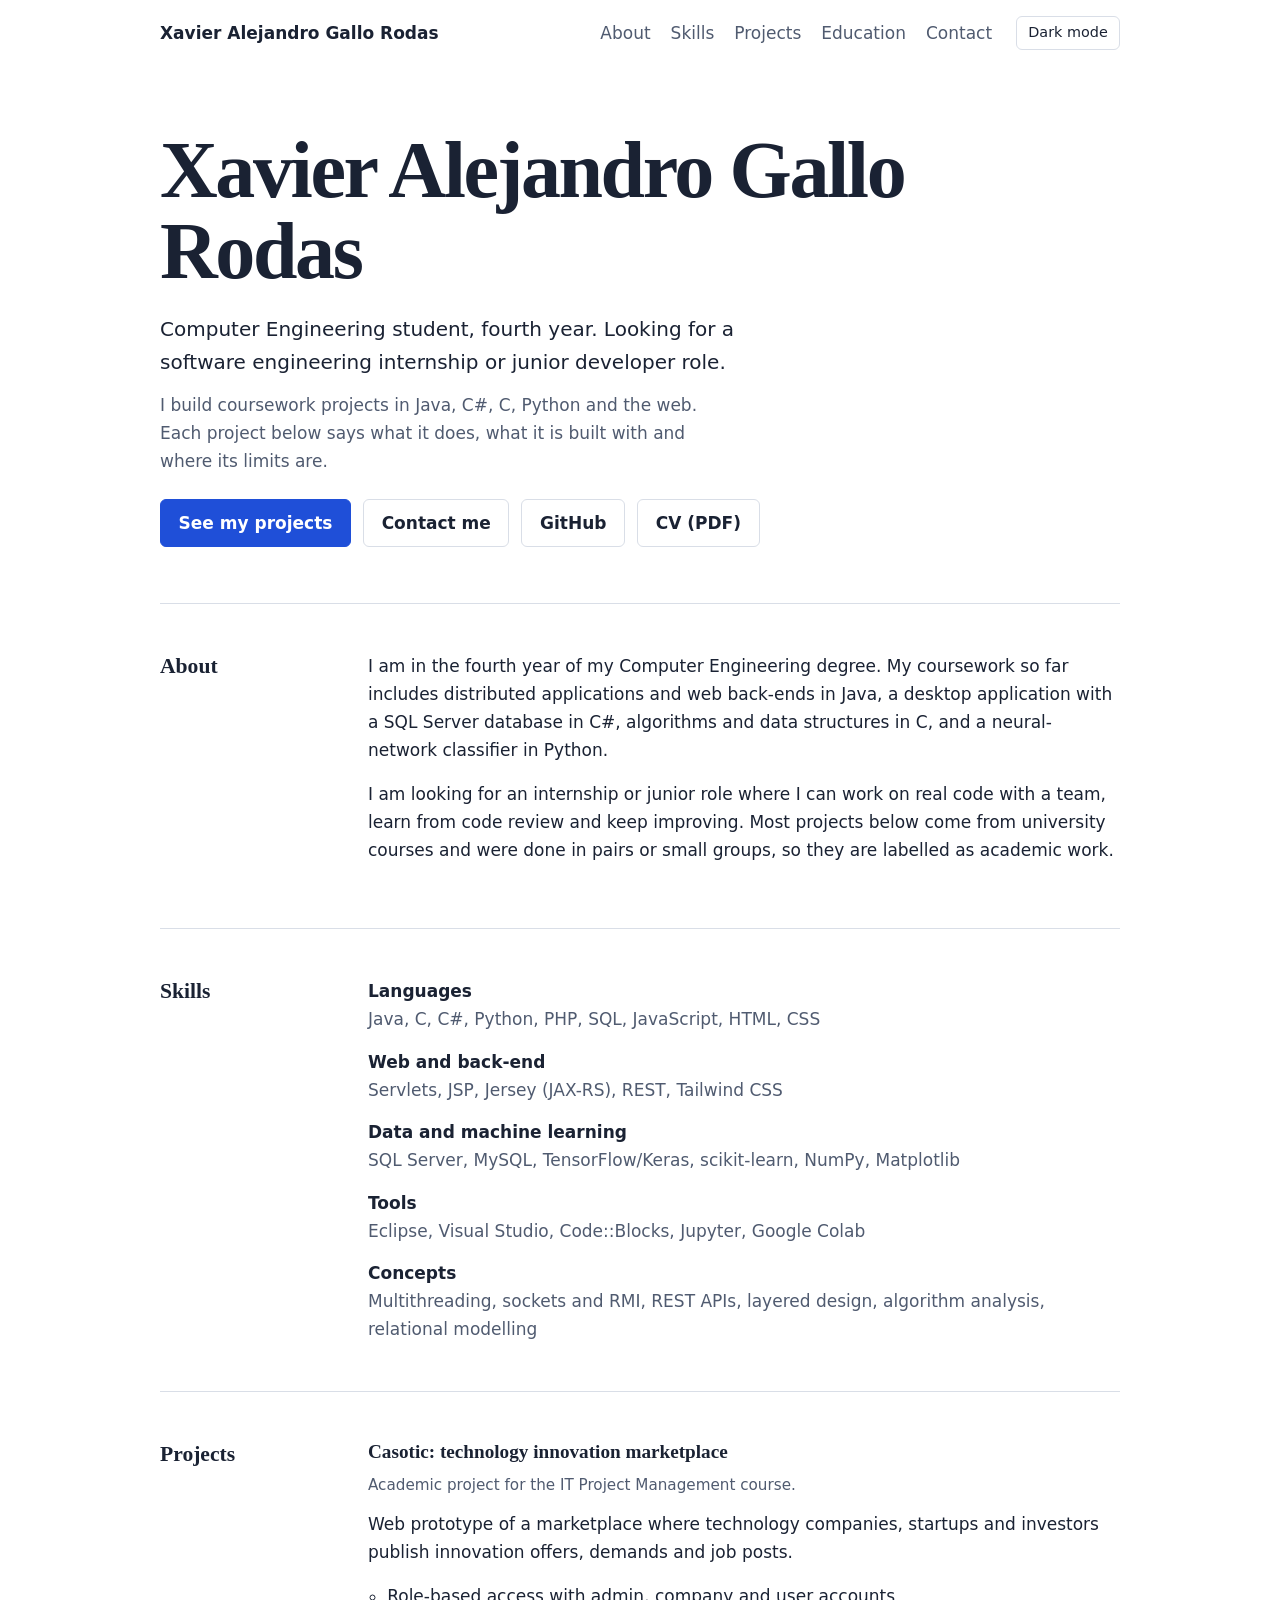
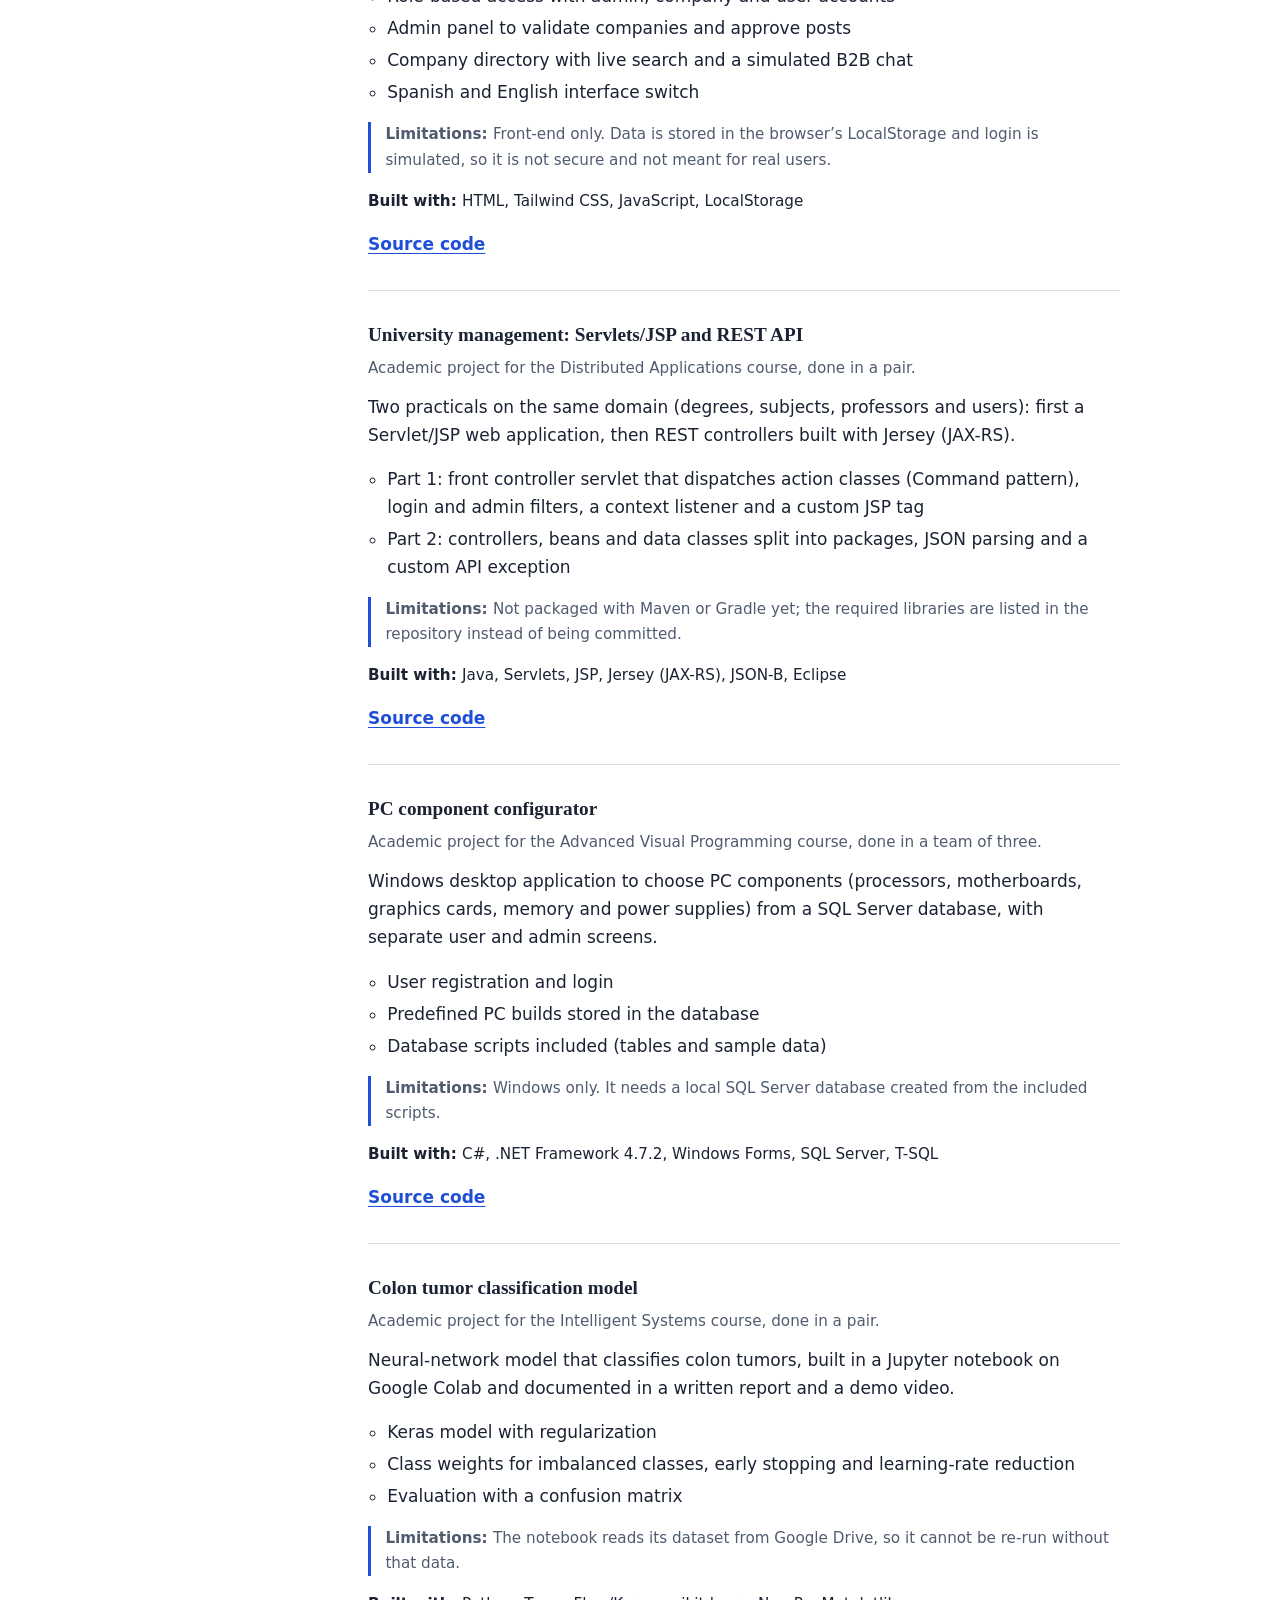
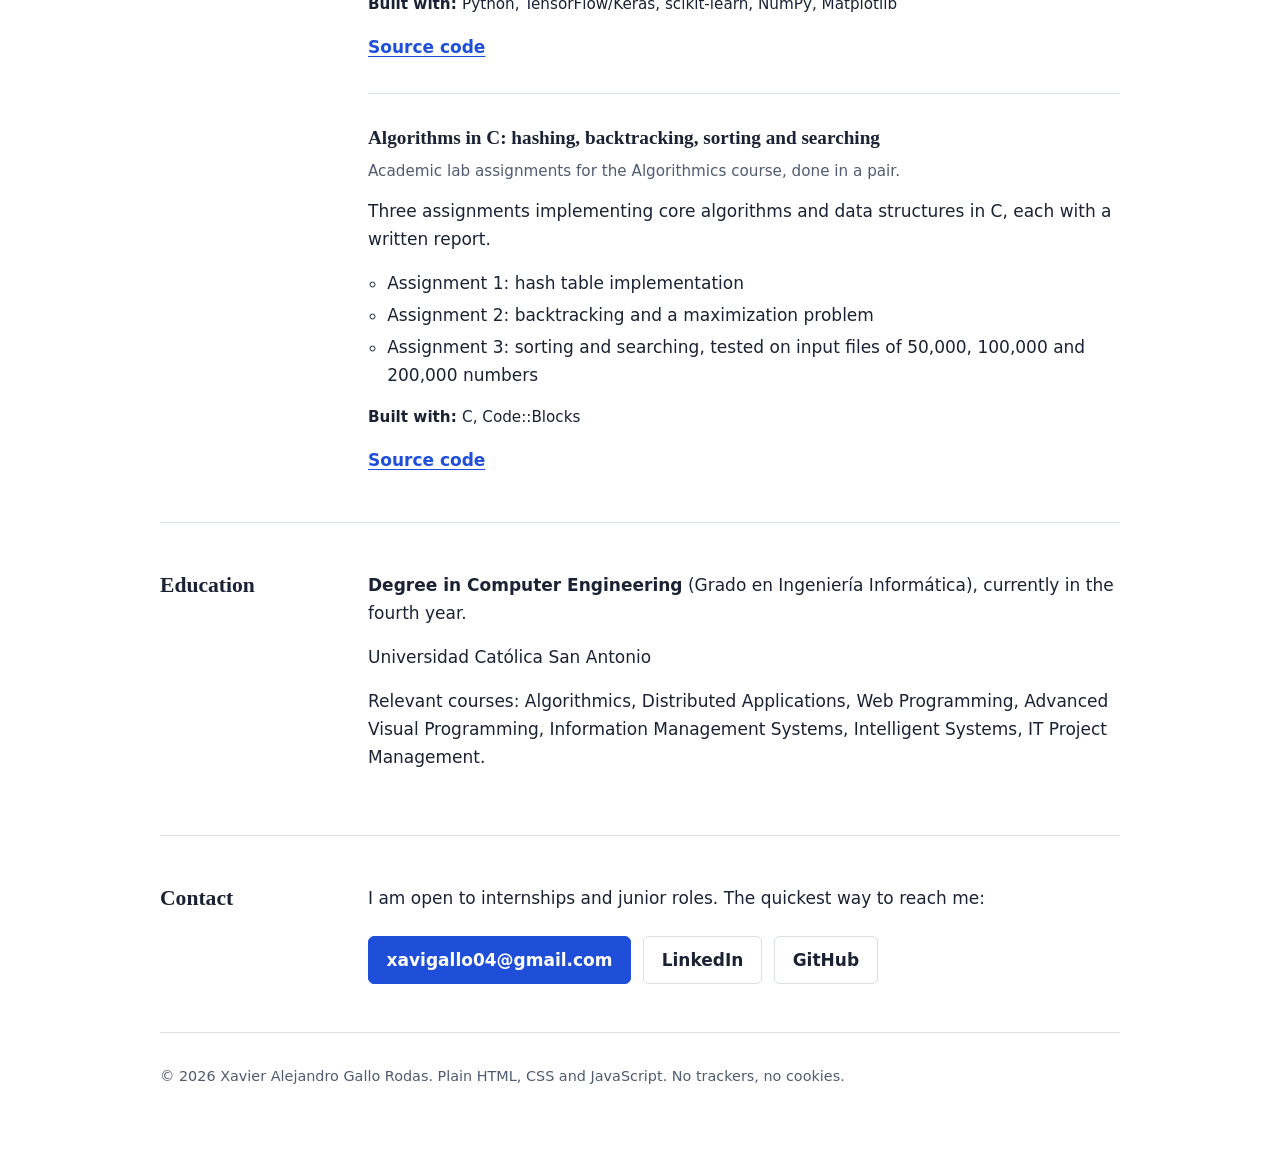
==== index.html @ efe793b7 "feat: add page structure and responsive styles" ====
<!doctype html>
<html lang="en">
<head>
  <meta charset="utf-8">
  <meta name="viewport" content="width=device-width, initial-scale=1">
  <title>Portfolio | Computer Engineering student</title>
  <meta name="description" content="Fourth-year Computer Engineering student looking for a software engineering internship or junior developer role. Projects in Java, C#, C, Python and the web.">
  <meta name="color-scheme" content="light dark">
  <link rel="icon" href="data:image/svg+xml,%3Csvg xmlns='http://www.w3.org/2000/svg' viewBox='0 0 32 32'%3E%3Crect width='32' height='32' rx='6' fill='%231f4fd8'/%3E%3Cpath d='M12 11l-5 5 5 5M20 11l5 5-5 5' fill='none' stroke='white' stroke-width='2.5' stroke-linecap='round' stroke-linejoin='round'/%3E%3C/svg%3E">
  <link rel="stylesheet" href="assets/style.css">
  <script>try{var t=localStorage.getItem("theme");if(t)document.documentElement.dataset.theme=t}catch(e){}</script>
  <script src="assets/main.js" defer></script>
</head>
<body>
  <a class="skip" href="#main">Skip to content</a>

  <header class="wrap bar">
    <a class="brand" href="#top" data-p="name">Your Name</a>
    <nav aria-label="Main">
      <ul>
        <li><a href="#about">About</a></li>
        <li><a href="#skills">Skills</a></li>
        <li><a href="#projects">Projects</a></li>
        <li><a href="#education">Education</a></li>
        <li><a href="#contact">Contact</a></li>
      </ul>
    </nav>
    <button id="theme-toggle" class="theme" type="button" aria-pressed="false">Dark mode</button>
  </header>

  <main id="main">
    <section class="hero wrap" id="top" aria-labelledby="name">
      <h1 id="name" data-p="name">Your Name</h1>
      <p class="role">Computer Engineering student, fourth year. Looking for a software engineering internship or junior developer role.</p>
      <p class="lead">I build coursework projects in Java, C#, C, Python and the web. Each project below says what it does, what it is built with and where its limits are.</p>
      <p class="cta">
        <a class="btn primary" href="#projects">See my projects</a>
        <a class="btn" href="#contact">Contact me</a>
        <a class="btn" data-link="github" href="#contact">GitHub</a>
        <a class="btn" data-link="cv" href="#contact">CV (PDF)</a>
      </p>
    </section>

    <section class="wrap split" id="about" aria-labelledby="about-t">
      <h2 id="about-t">About</h2>
      <div>
        <p>I am in the fourth year of my Computer Engineering degree. My coursework so far includes distributed applications and web back-ends in Java, a desktop application with a SQL Server database in C#, algorithms and data structures in C, and a neural-network classifier in Python.</p>
        <p>I am looking for an internship or junior role where I can work on real code with a team, learn from code review and keep improving. Most projects below come from university courses and were done in pairs or small groups, so they are labelled as academic work.</p>
      </div>
    </section>

    <section class="wrap split" id="skills" aria-labelledby="skills-t">
      <h2 id="skills-t">Skills</h2>
      <dl class="skills">
        <dt>Languages</dt>
        <dd>Java, C, C#, Python, PHP, SQL, JavaScript, HTML, CSS</dd>
        <dt>Web and back-end</dt>
        <dd>Servlets, JSP, Jersey (JAX-RS), REST, Tailwind CSS</dd>
        <dt>Data and machine learning</dt>
        <dd>SQL Server, MySQL, TensorFlow/Keras, scikit-learn, NumPy, Matplotlib</dd>
        <dt>Tools</dt>
        <dd>Eclipse, Visual Studio, Code::Blocks, Jupyter, Google Colab</dd>
        <dt>Concepts</dt>
        <dd>Multithreading, sockets and RMI, REST APIs, layered design, algorithm analysis, relational modelling</dd>
      </dl>
    </section>

    <section class="wrap split" id="projects" aria-labelledby="projects-t">
      <h2 id="projects-t">Projects</h2>
      <div>
        <noscript><p>Enable JavaScript to see the project list, or visit my GitHub profile.</p></noscript>
        <ul class="projects" id="project-list"></ul>
      </div>
    </section>

    <section class="wrap split" id="education" aria-labelledby="edu-t">
      <h2 id="edu-t">Education</h2>
      <div>
        <p><strong>Degree in Computer Engineering</strong> (<span lang="es">Grado en Ingeniería Informática</span>), currently in the fourth year.</p>
        <p data-show="university"><span data-p="university"></span></p>
        <p data-show="graduation">Expected graduation: <span data-p="graduation"></span></p>
        <p>Relevant courses: Algorithmics, Distributed Applications, Web Programming, Advanced Visual Programming, Information Management Systems, Intelligent Systems, IT Project Management.</p>
      </div>
    </section>

    <section class="wrap split" id="contact" aria-labelledby="contact-t">
      <h2 id="contact-t">Contact</h2>
      <div>
        <p>I am open to internships and junior roles. The quickest way to reach me:</p>
        <p class="cta">
          <a class="btn primary" data-link="email" data-p="email" href="#contact"></a>
          <a class="btn" data-link="linkedin" href="#contact">LinkedIn</a>
          <a class="btn" data-link="github" href="#contact">GitHub</a>
        </p>
      </div>
    </section>
  </main>

  <footer class="wrap">
    <p>© <span id="year"></span> <span data-p="name">Your Name</span>. Plain HTML, CSS and JavaScript. No trackers, no cookies.</p>
  </footer>
</body>
</html>
---- assets/style.css ----
/* Tokens. Dark values apply by system preference unless the user chose light. */
:root {
  --bg: #fff; --surface: #f3f5f8; --ink: #1a2233; --muted: #505b70;
  --line: #d9dee7; --accent: #1f4fd8; --on-accent: #fff;
  --serif: Charter, "Iowan Old Style", "Palatino Linotype", Georgia, serif;
  color-scheme: light;
}
@media (prefers-color-scheme: dark) {
  :root:not([data-theme="light"]) {
    --bg: #12161f; --surface: #1a2030; --ink: #e6e9ef; --muted: #a6aebd;
    --line: #2b3345; --accent: #8fb0ff; --on-accent: #12161f; color-scheme: dark;
  }
}
:root[data-theme="dark"] {
  --bg: #12161f; --surface: #1a2030; --ink: #e6e9ef; --muted: #a6aebd;
  --line: #2b3345; --accent: #8fb0ff; --on-accent: #12161f; color-scheme: dark;
}

* { box-sizing: border-box; }
[hidden] { display: none !important; }
@media (prefers-reduced-motion: no-preference) { html { scroll-behavior: smooth; } }

body {
  margin: 0; background: var(--bg); color: var(--ink);
  font: 1.0625rem/1.65 system-ui, -apple-system, "Segoe UI", Roboto, sans-serif;
}
p { margin: 0 0 1rem; }
a { color: var(--accent); text-underline-offset: 3px; }
a:focus-visible, button:focus-visible { outline: 3px solid var(--accent); outline-offset: 3px; }

.wrap { width: min(100% - 2.5rem, 60rem); margin-inline: auto; }
.skip { position: absolute; left: -999px; padding: .6rem 1rem; background: var(--accent); color: var(--on-accent); }
.skip:focus { left: 1rem; top: 1rem; z-index: 5; }

/* Header */
.bar { display: flex; flex-wrap: wrap; align-items: center; gap: .5rem 1.5rem; padding-block: 1rem; }
.brand { margin-right: auto; font-weight: 700; color: var(--ink); text-decoration: none; }
nav ul { display: flex; flex-wrap: wrap; gap: .25rem 1.25rem; margin: 0; padding: 0; list-style: none; }
nav a { color: var(--muted); text-decoration: none; }
nav a:hover { color: var(--ink); text-decoration: underline; }
.theme {
  font: inherit; font-size: .9rem; color: var(--ink); background: none;
  border: 1px solid var(--line); border-radius: 6px; padding: .25rem .7rem; cursor: pointer;
}
.theme:hover, .theme[aria-pressed="true"] { border-color: var(--accent); }

/* Typography */
h1 { font: 700 clamp(2.75rem, 8vw, 5rem)/1.02 var(--serif); letter-spacing: -.03em; margin: 0 0 1.25rem; }
h2 { font: 700 1.35rem/1.3 var(--serif); margin: 0 0 1rem; }
h3 { font: 700 1.2rem/1.3 var(--serif); margin: 0 0 .5rem; }
.role { font-size: 1.25rem; max-width: 36rem; margin-bottom: .75rem; }
.lead { color: var(--muted); max-width: 36rem; margin: 0; }

/* Sections: a margin heading on the left, content on the right (stacked on mobile) */
section { padding-block: 3rem; border-top: 1px solid var(--line); }
.hero { padding-block: 4rem 3.5rem; border-top: 0; }
.split > * { min-width: 0; }
@media (min-width: 48rem) {
  .split { display: grid; grid-template-columns: 11rem 1fr; gap: 0 2rem; }
}

/* Buttons and links */
.cta { display: flex; flex-wrap: wrap; gap: .75rem; margin: 1.5rem 0 0; }
.btn {
  display: inline-block; padding: .55rem 1.1rem; border: 1px solid var(--line);
  border-radius: 6px; color: var(--ink); font-weight: 600; text-decoration: none;
}
.btn:hover { border-color: var(--accent); color: var(--accent); }
.btn.primary { background: var(--accent); border-color: var(--accent); color: var(--on-accent); }
.btn.primary:hover { filter: brightness(1.1); color: var(--on-accent); }

/* Skills */
.skills { margin: 0; }
.skills dt { margin-top: .9rem; font-weight: 700; }
.skills dt:first-child { margin-top: 0; }
.skills dd { margin: 0; color: var(--muted); }

/* Projects */
.projects { list-style: none; margin: 0; padding: 0; }
.projects > li { margin-bottom: 2rem; padding-bottom: 2rem; border-bottom: 1px solid var(--line); }
.projects > li:last-child { margin: 0; padding: 0; border: 0; }
.context { margin-bottom: .75rem; color: var(--muted); font-size: .95rem; }
.bullets { margin: 0 0 1rem; padding-left: 1.2rem; }
.bullets li { margin-bottom: .25rem; }
.note { padding-left: .9rem; border-left: 3px solid var(--accent); color: var(--muted); font-size: .95rem; }
.stack { font-size: .95rem; }
.links { display: flex; flex-wrap: wrap; gap: 1.25rem; margin: 0; font-weight: 600; }

footer { padding-block: 2rem 3rem; border-top: 1px solid var(--line); color: var(--muted); font-size: .9rem; }
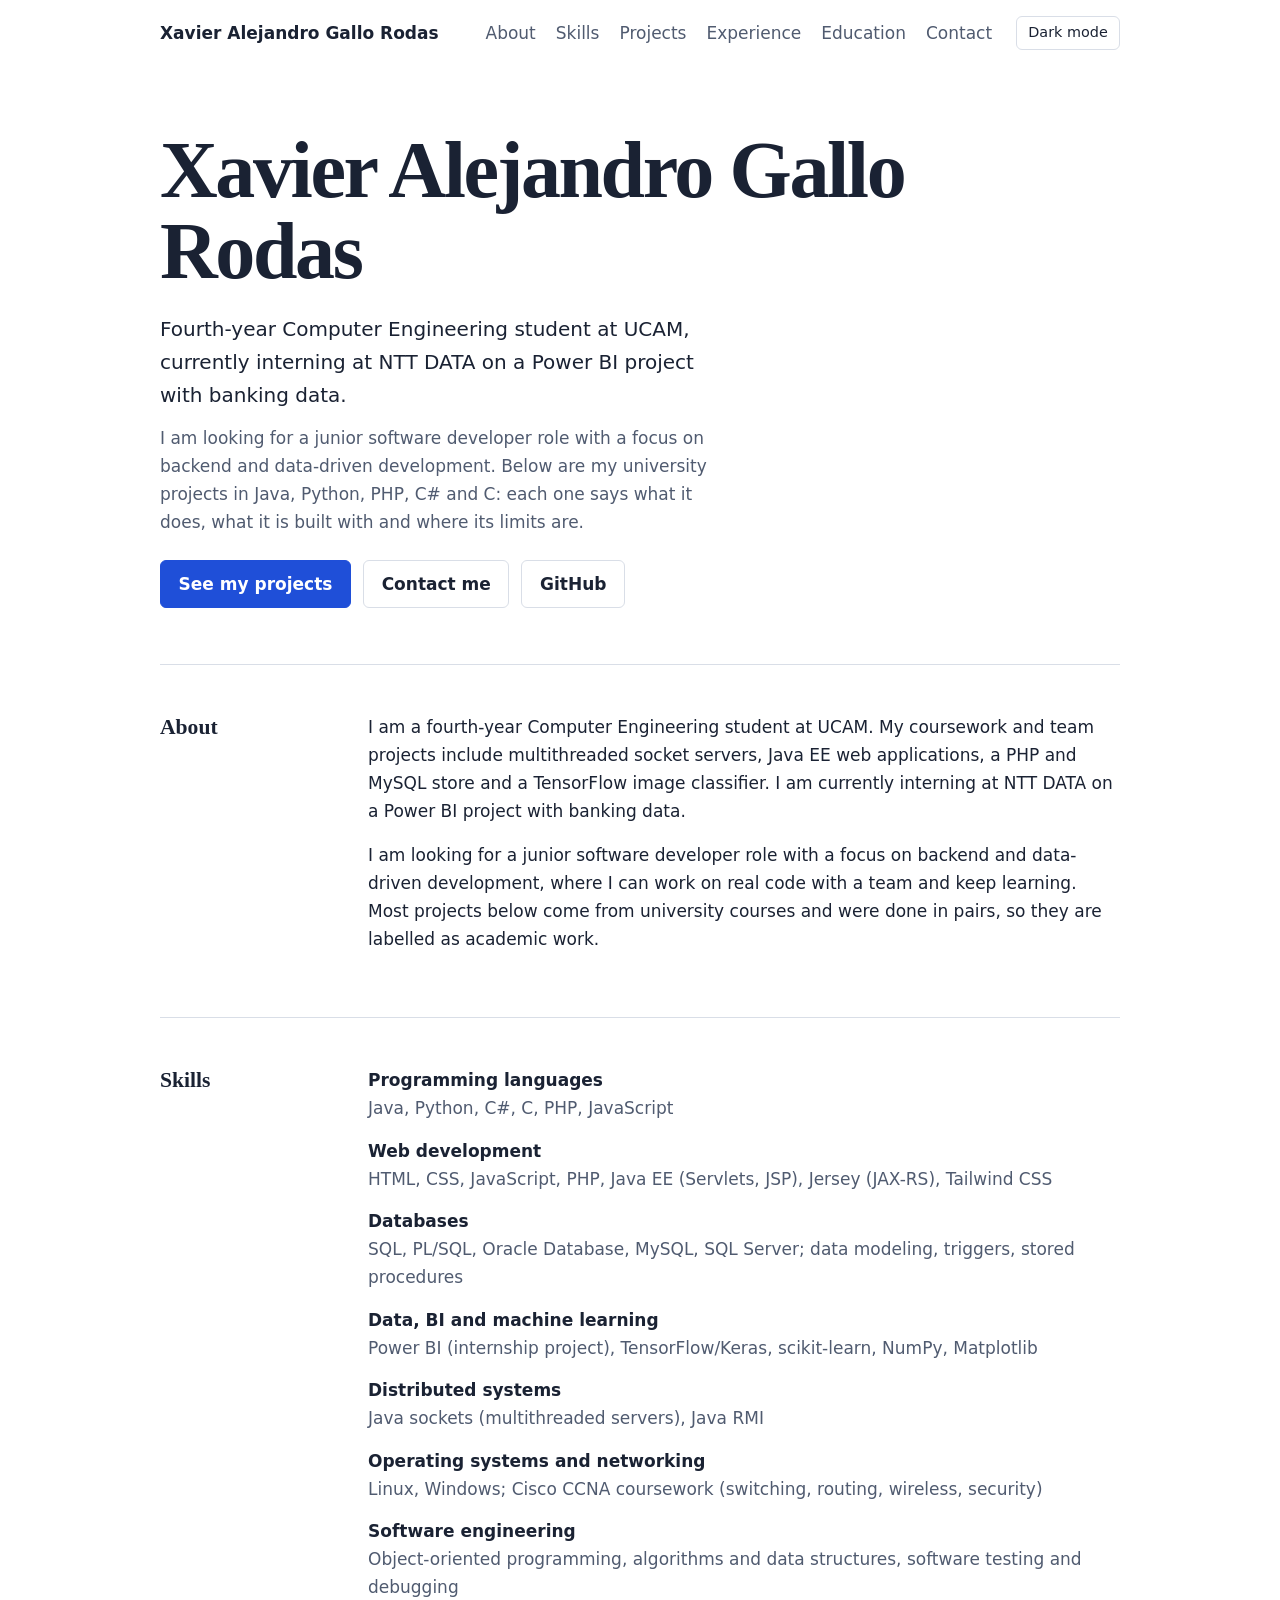
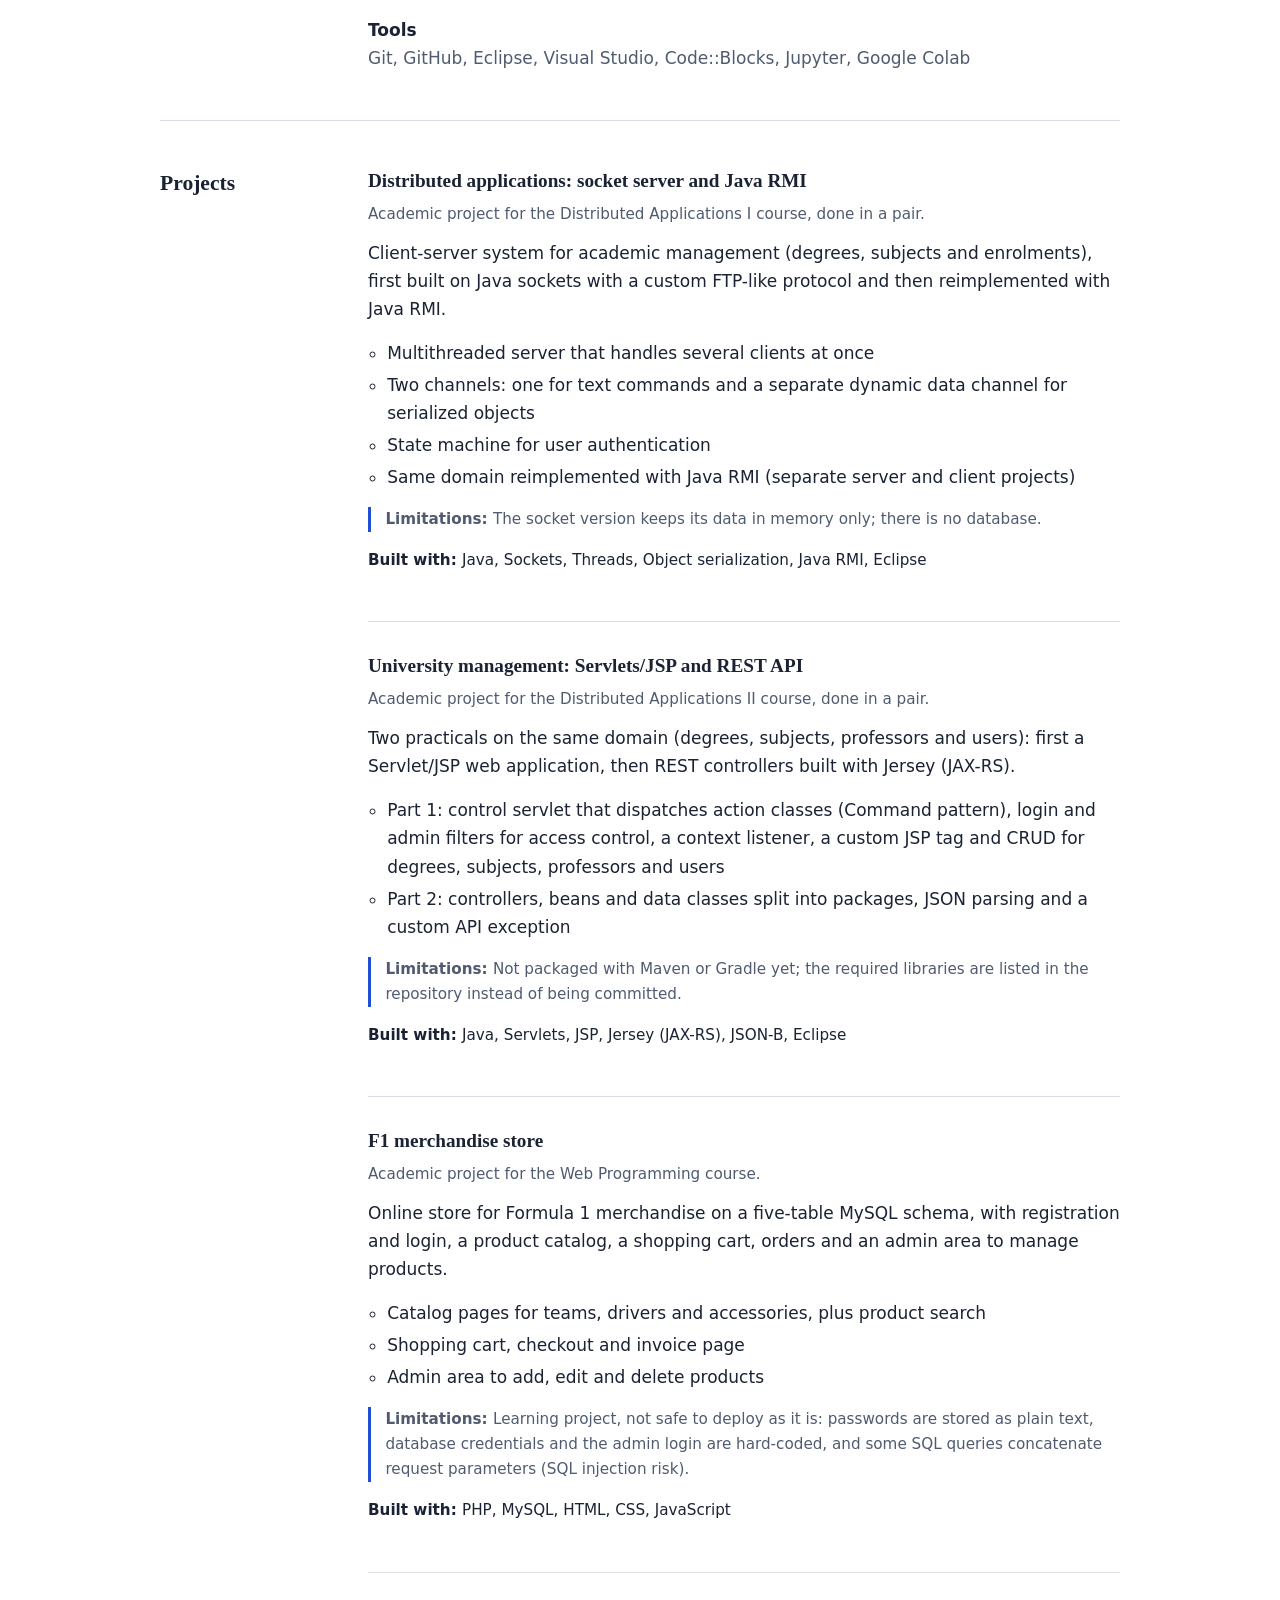
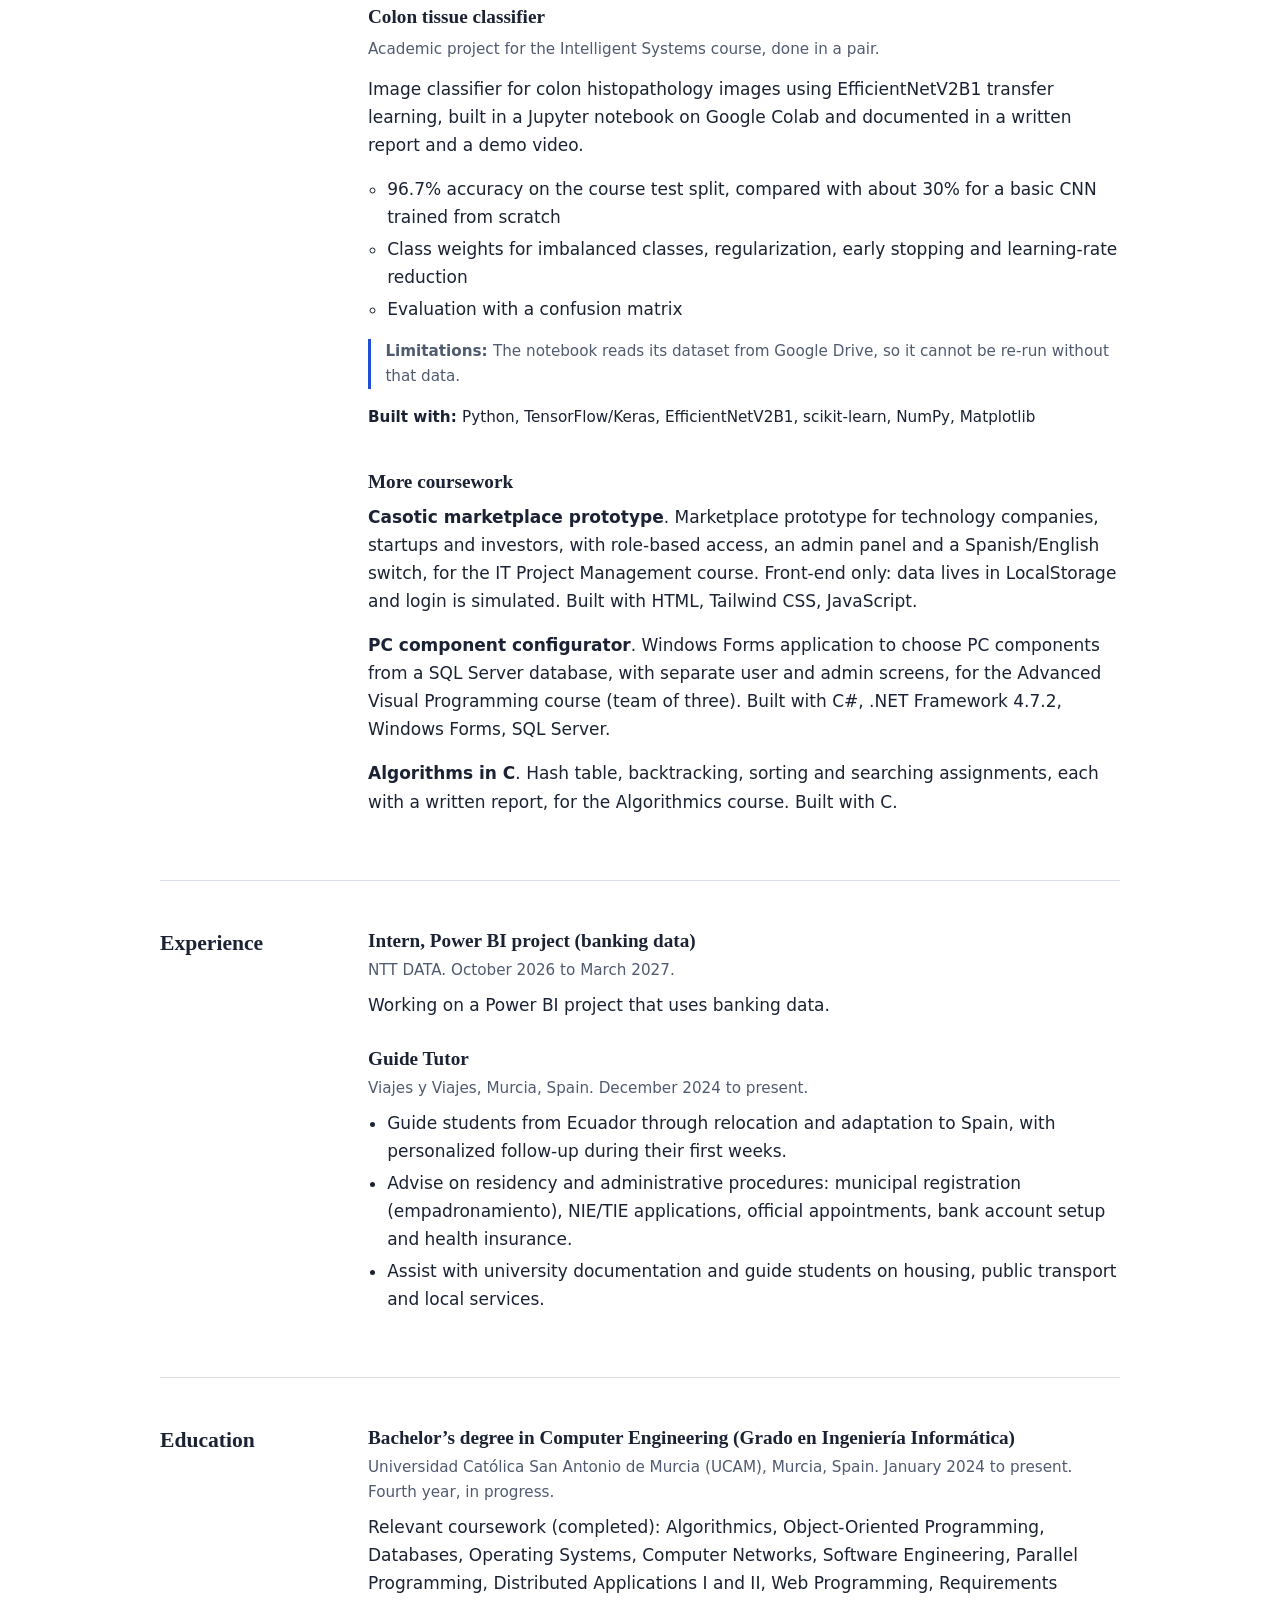
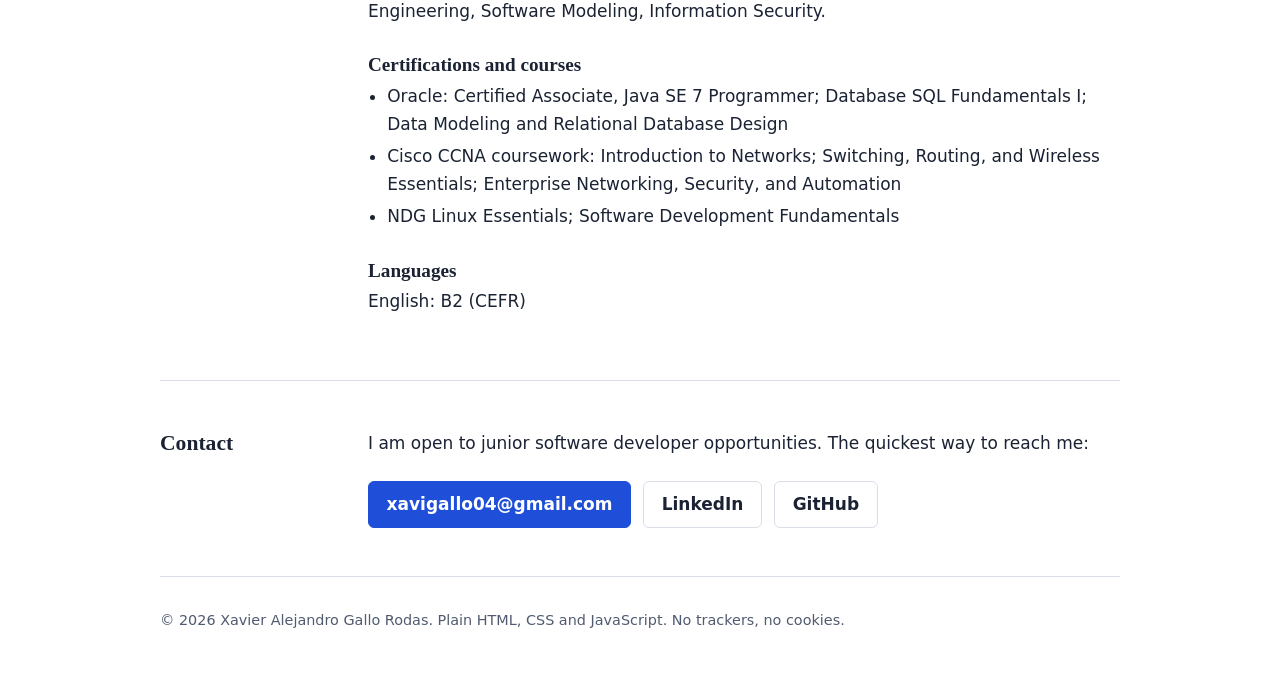
==== commit 88d42421: "feat: update portfolio content from resume" ====
--- a/index.html
+++ b/index.html
@@ -3,8 +3,8 @@
 <head>
   <meta charset="utf-8">
   <meta name="viewport" content="width=device-width, initial-scale=1">
-  <title>Portfolio | Computer Engineering student</title>
-  <meta name="description" content="Fourth-year Computer Engineering student looking for a software engineering internship or junior developer role. Projects in Java, C#, C, Python and the web.">
+  <title>Xavier Alejandro Gallo Rodas | Computer Engineering student</title>
+  <meta name="description" content="Fourth-year Computer Engineering student at UCAM, interning at NTT DATA. Looking for a junior software developer role focused on backend and data-driven development. Projects in Java, Python, PHP, C# and C.">
   <meta name="color-scheme" content="light dark">
   <link rel="icon" href="data:image/svg+xml,%3Csvg xmlns='http://www.w3.org/2000/svg' viewBox='0 0 32 32'%3E%3Crect width='32' height='32' rx='6' fill='%231f4fd8'/%3E%3Cpath d='M12 11l-5 5 5 5M20 11l5 5-5 5' fill='none' stroke='white' stroke-width='2.5' stroke-linecap='round' stroke-linejoin='round'/%3E%3C/svg%3E">
   <link rel="stylesheet" href="assets/style.css">
@@ -15,12 +15,13 @@
   <a class="skip" href="#main">Skip to content</a>
 
   <header class="wrap bar">
-    <a class="brand" href="#top" data-p="name">Your Name</a>
+    <a class="brand" href="#top" data-p="name">Xavier Alejandro Gallo Rodas</a>
     <nav aria-label="Main">
       <ul>
         <li><a href="#about">About</a></li>
         <li><a href="#skills">Skills</a></li>
         <li><a href="#projects">Projects</a></li>
+        <li><a href="#experience">Experience</a></li>
         <li><a href="#education">Education</a></li>
         <li><a href="#contact">Contact</a></li>
       </ul>
@@ -30,9 +31,9 @@
 
   <main id="main">
     <section class="hero wrap" id="top" aria-labelledby="name">
-      <h1 id="name" data-p="name">Your Name</h1>
-      <p class="role">Computer Engineering student, fourth year. Looking for a software engineering internship or junior developer role.</p>
-      <p class="lead">I build coursework projects in Java, C#, C, Python and the web. Each project below says what it does, what it is built with and where its limits are.</p>
+      <h1 id="name" data-p="name">Xavier Alejandro Gallo Rodas</h1>
+      <p class="role">Fourth-year Computer Engineering student at UCAM, currently interning at NTT DATA on a Power BI project with banking data.</p>
+      <p class="lead">I am looking for a junior software developer role with a focus on backend and data-driven development. Below are my university projects in Java, Python, PHP, C# and C: each one says what it does, what it is built with and where its limits are.</p>
       <p class="cta">
         <a class="btn primary" href="#projects">See my projects</a>
         <a class="btn" href="#contact">Contact me</a>
@@ -44,24 +45,30 @@
     <section class="wrap split" id="about" aria-labelledby="about-t">
       <h2 id="about-t">About</h2>
       <div>
-        <p>I am in the fourth year of my Computer Engineering degree. My coursework so far includes distributed applications and web back-ends in Java, a desktop application with a SQL Server database in C#, algorithms and data structures in C, and a neural-network classifier in Python.</p>
-        <p>I am looking for an internship or junior role where I can work on real code with a team, learn from code review and keep improving. Most projects below come from university courses and were done in pairs or small groups, so they are labelled as academic work.</p>
+        <p>I am a fourth-year Computer Engineering student at UCAM. My coursework and team projects include multithreaded socket servers, Java EE web applications, a PHP and MySQL store and a TensorFlow image classifier. I am currently interning at NTT DATA on a Power BI project with banking data.</p>
+        <p>I am looking for a junior software developer role with a focus on backend and data-driven development, where I can work on real code with a team and keep learning. Most projects below come from university courses and were done in pairs, so they are labelled as academic work.</p>
       </div>
     </section>
 
     <section class="wrap split" id="skills" aria-labelledby="skills-t">
       <h2 id="skills-t">Skills</h2>
       <dl class="skills">
-        <dt>Languages</dt>
-        <dd>Java, C, C#, Python, PHP, SQL, JavaScript, HTML, CSS</dd>
-        <dt>Web and back-end</dt>
-        <dd>Servlets, JSP, Jersey (JAX-RS), REST, Tailwind CSS</dd>
-        <dt>Data and machine learning</dt>
-        <dd>SQL Server, MySQL, TensorFlow/Keras, scikit-learn, NumPy, Matplotlib</dd>
+        <dt>Programming languages</dt>
+        <dd>Java, Python, C#, C, PHP, JavaScript</dd>
+        <dt>Web development</dt>
+        <dd>HTML, CSS, JavaScript, PHP, Java EE (Servlets, JSP), Jersey (JAX-RS), Tailwind CSS</dd>
+        <dt>Databases</dt>
+        <dd>SQL, PL/SQL, Oracle Database, MySQL, SQL Server; data modeling, triggers, stored procedures</dd>
+        <dt>Data, BI and machine learning</dt>
+        <dd>Power BI (internship project), TensorFlow/Keras, scikit-learn, NumPy, Matplotlib</dd>
+        <dt>Distributed systems</dt>
+        <dd>Java sockets (multithreaded servers), Java RMI</dd>
+        <dt>Operating systems and networking</dt>
+        <dd>Linux, Windows; Cisco CCNA coursework (switching, routing, wireless, security)</dd>
+        <dt>Software engineering</dt>
+        <dd>Object-oriented programming, algorithms and data structures, software testing and debugging</dd>
         <dt>Tools</dt>
-        <dd>Eclipse, Visual Studio, Code::Blocks, Jupyter, Google Colab</dd>
-        <dt>Concepts</dt>
-        <dd>Multithreading, sockets and RMI, REST APIs, layered design, algorithm analysis, relational modelling</dd>
+        <dd>Git, GitHub, Eclipse, Visual Studio, Code::Blocks, Jupyter, Google Colab</dd>
       </dl>
     </section>
 
@@ -70,23 +77,59 @@
       <div>
         <noscript><p>Enable JavaScript to see the project list, or visit my GitHub profile.</p></noscript>
         <ul class="projects" id="project-list"></ul>
+        <h3 class="sub">More coursework</h3>
+        <ul class="more" id="more-list"></ul>
+      </div>
+    </section>
+
+    <section class="wrap split" id="experience" aria-labelledby="exp-t">
+      <h2 id="exp-t">Experience</h2>
+      <div>
+        <article class="entry">
+          <h3>Intern, Power BI project (banking data)</h3>
+          <p class="when">NTT DATA. October 2026 to March 2027.</p>
+          <p>Working on a Power BI project that uses banking data.</p>
+        </article>
+        <article class="entry">
+          <h3>Guide Tutor</h3>
+          <p class="when">Viajes y Viajes, Murcia, Spain. December 2024 to present.</p>
+          <ul class="bullets">
+            <li>Guide students from Ecuador through relocation and adaptation to Spain, with personalized follow-up during their first weeks.</li>
+            <li>Advise on residency and administrative procedures: municipal registration (empadronamiento), NIE/TIE applications, official appointments, bank account setup and health insurance.</li>
+            <li>Assist with university documentation and guide students on housing, public transport and local services.</li>
+          </ul>
+        </article>
       </div>
     </section>
 
     <section class="wrap split" id="education" aria-labelledby="edu-t">
       <h2 id="edu-t">Education</h2>
       <div>
-        <p><strong>Degree in Computer Engineering</strong> (<span lang="es">Grado en Ingeniería Informática</span>), currently in the fourth year.</p>
-        <p data-show="university"><span data-p="university"></span></p>
-        <p data-show="graduation">Expected graduation: <span data-p="graduation"></span></p>
-        <p>Relevant courses: Algorithmics, Distributed Applications, Web Programming, Advanced Visual Programming, Information Management Systems, Intelligent Systems, IT Project Management.</p>
+        <article class="entry">
+          <h3>Bachelor’s degree in Computer Engineering (<span lang="es">Grado en Ingeniería Informática</span>)</h3>
+          <p class="when"><span data-p="university">Universidad Católica San Antonio de Murcia (UCAM)</span>, Murcia, Spain. January 2024 to present. Fourth year, in progress.</p>
+          <p data-show="graduation">Expected graduation: <span data-p="graduation"></span></p>
+          <p>Relevant coursework (completed): Algorithmics, Object-Oriented Programming, Databases, Operating Systems, Computer Networks, Software Engineering, Parallel Programming, Distributed Applications I and II, Web Programming, Requirements Engineering, Software Modeling, Information Security.</p>
+        </article>
+        <article class="entry">
+          <h3>Certifications and courses</h3>
+          <ul class="bullets">
+            <li>Oracle: Certified Associate, Java SE 7 Programmer; Database SQL Fundamentals I; Data Modeling and Relational Database Design</li>
+            <li>Cisco CCNA coursework: Introduction to Networks; Switching, Routing, and Wireless Essentials; Enterprise Networking, Security, and Automation</li>
+            <li>NDG Linux Essentials; Software Development Fundamentals</li>
+          </ul>
+        </article>
+        <article class="entry">
+          <h3>Languages</h3>
+          <p>English: B2 (CEFR)</p>
+        </article>
       </div>
     </section>
 
     <section class="wrap split" id="contact" aria-labelledby="contact-t">
       <h2 id="contact-t">Contact</h2>
       <div>
-        <p>I am open to internships and junior roles. The quickest way to reach me:</p>
+        <p>I am open to junior software developer opportunities. The quickest way to reach me:</p>
         <p class="cta">
           <a class="btn primary" data-link="email" data-p="email" href="#contact"></a>
           <a class="btn" data-link="linkedin" href="#contact">LinkedIn</a>
@@ -97,7 +140,7 @@
   </main>
 
   <footer class="wrap">
-    <p>© <span id="year"></span> <span data-p="name">Your Name</span>. Plain HTML, CSS and JavaScript. No trackers, no cookies.</p>
+    <p>© <span id="year"></span> <span data-p="name">Xavier Alejandro Gallo Rodas</span>. Plain HTML, CSS and JavaScript. No trackers, no cookies.</p>
   </footer>
 </body>
 </html>
--- a/assets/style.css
+++ b/assets/style.css
@@ -87,3 +87,13 @@
 .links { display: flex; flex-wrap: wrap; gap: 1.25rem; margin: 0; font-weight: 600; }
 
 footer { padding-block: 2rem 3rem; border-top: 1px solid var(--line); color: var(--muted); font-size: .9rem; }
+
+/* Experience, education and secondary project list */
+.entry { margin-bottom: 1.75rem; }
+.entry:last-child { margin-bottom: 0; }
+.entry h3 { margin-bottom: .25rem; }
+.when { margin-bottom: .5rem; color: var(--muted); font-size: .95rem; }
+.sub { margin-top: 2.5rem; }
+.more { list-style: none; margin: 0; padding: 0; }
+.more li { margin-bottom: 1rem; }
+.more a { margin-right: 1rem; font-weight: 600; }
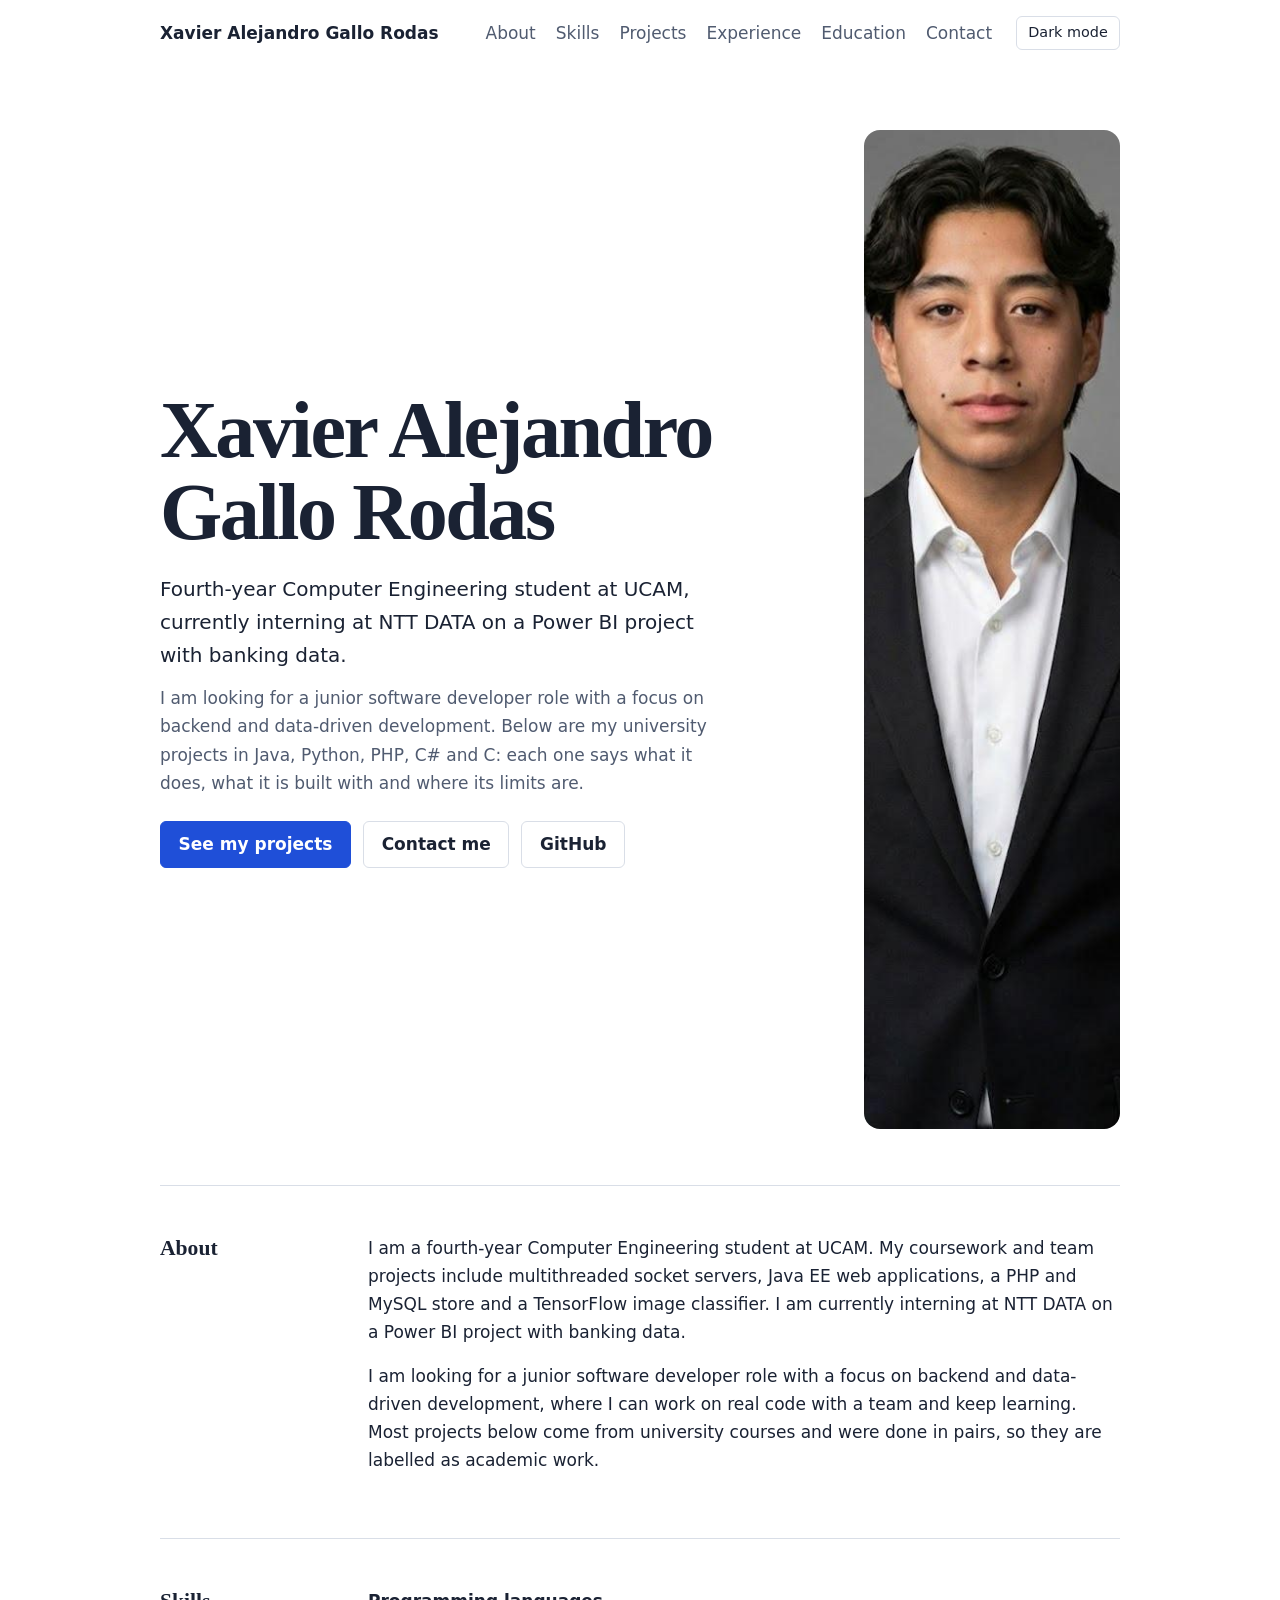
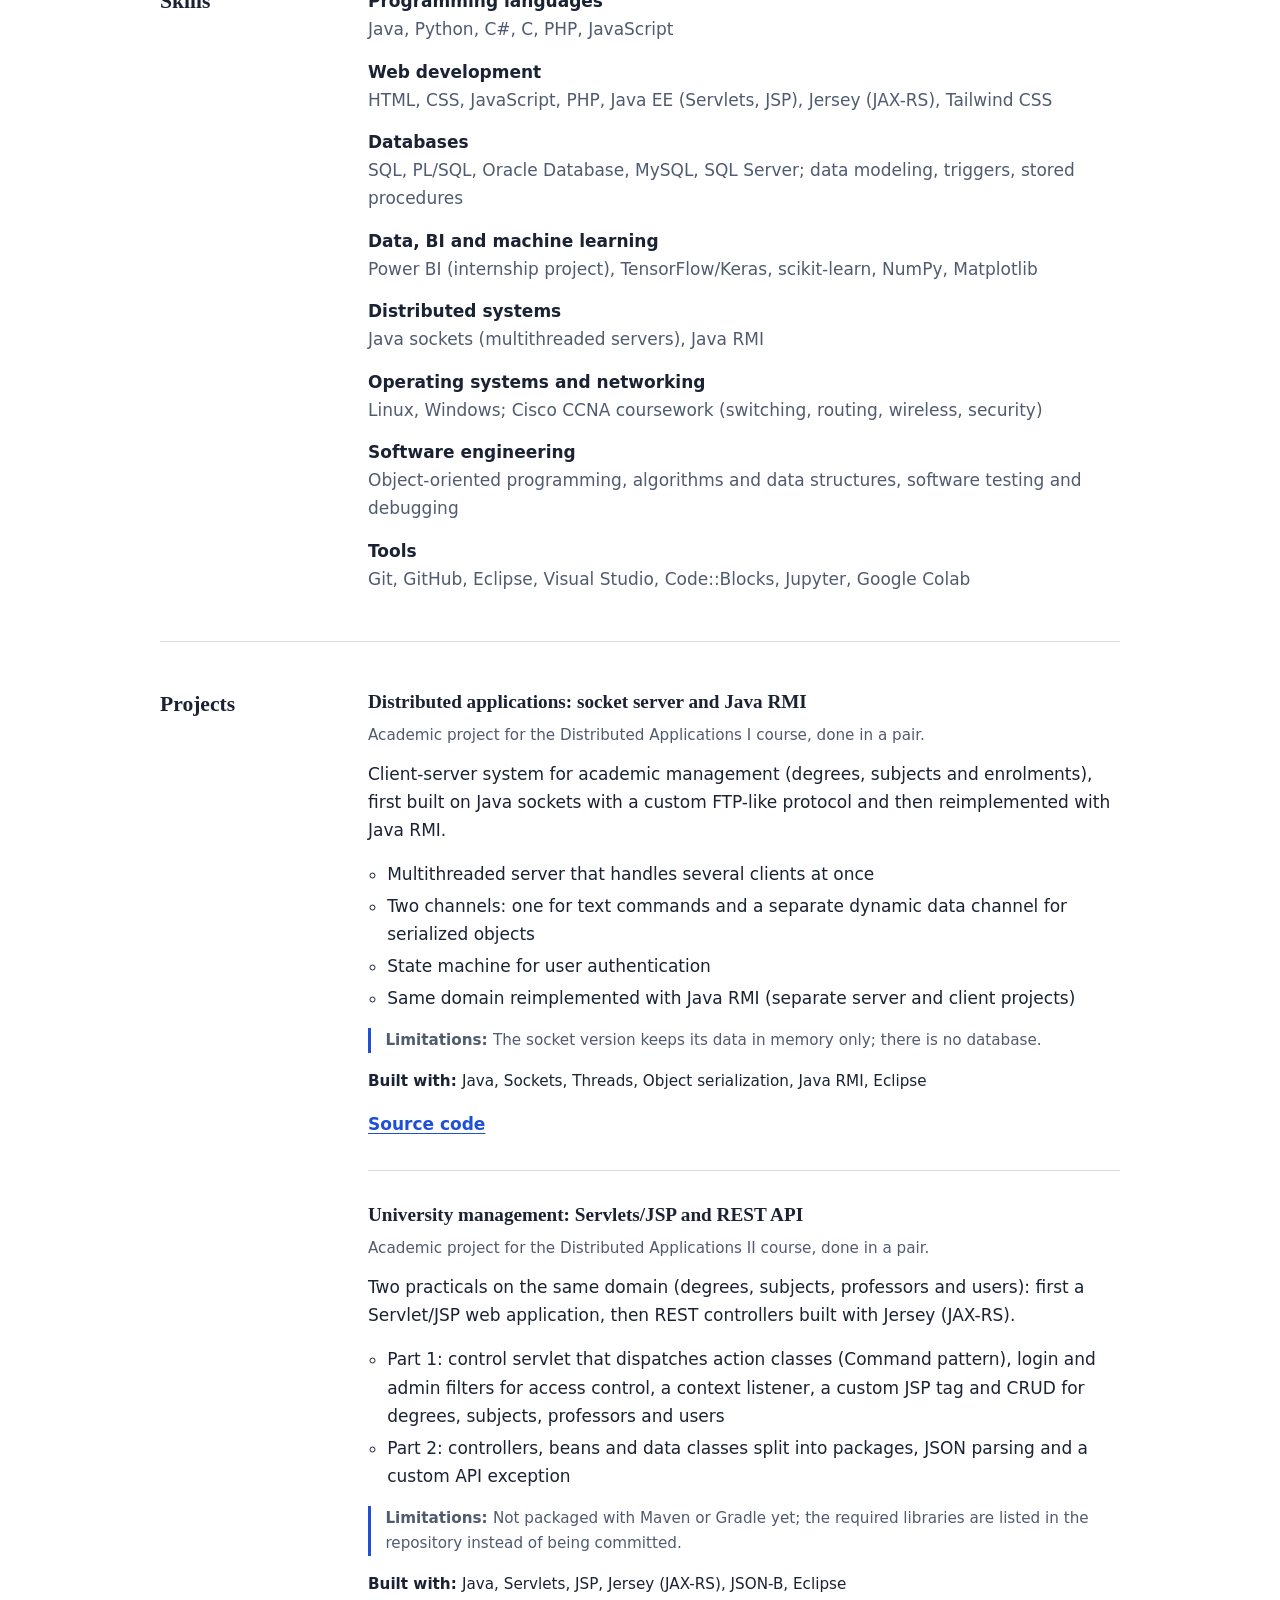
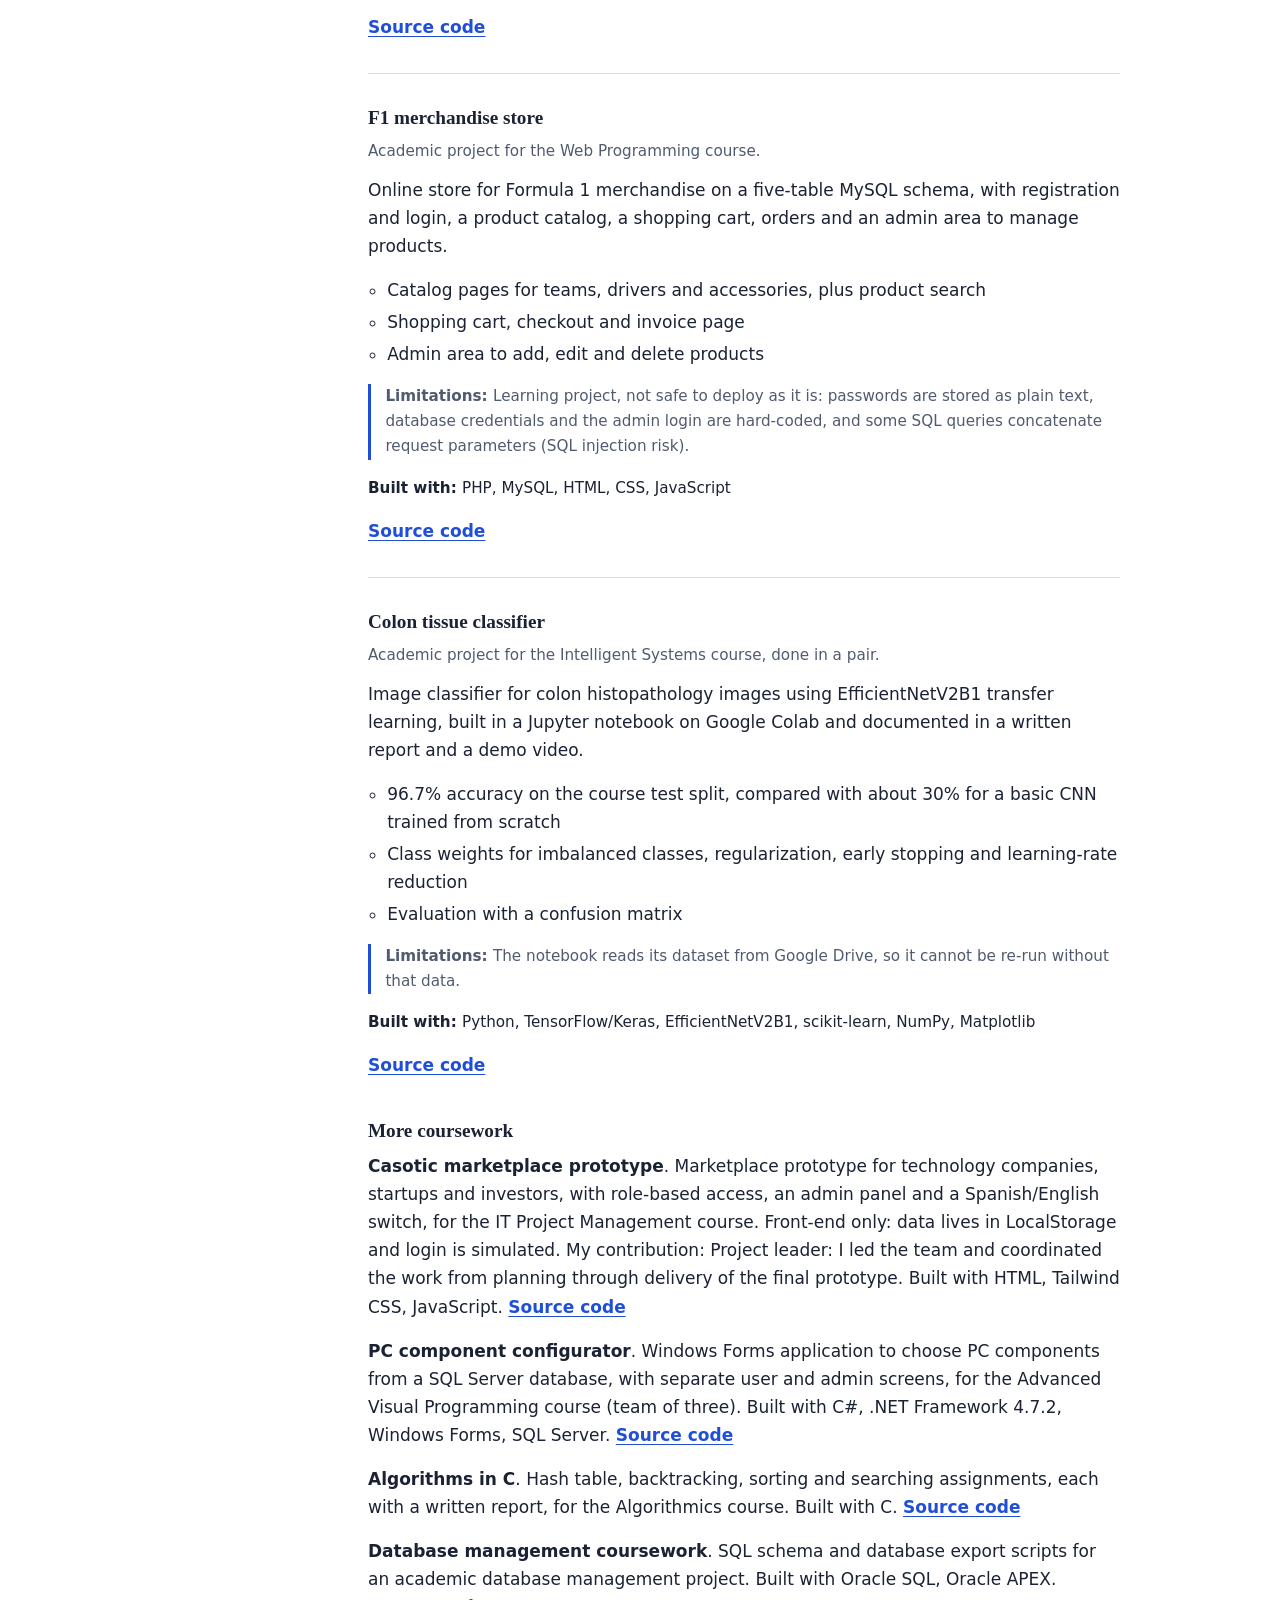
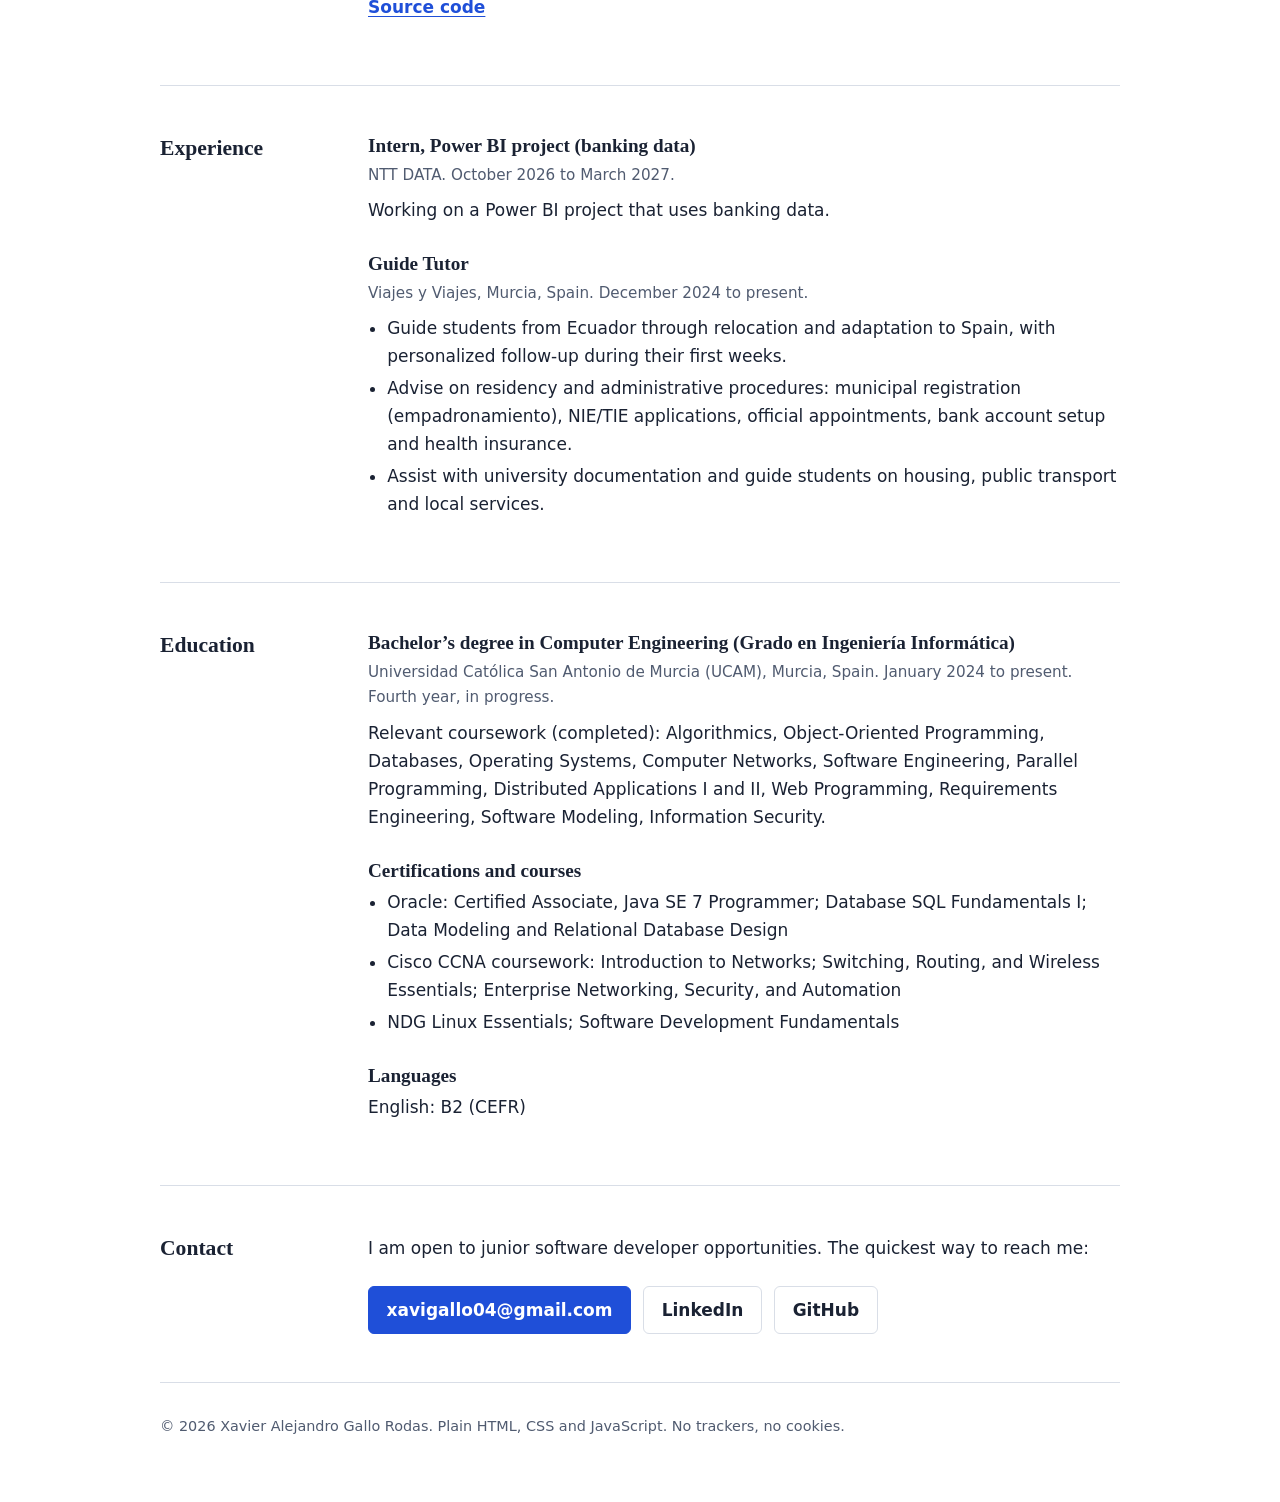
==== commit 260535c6: "feat: add profile photo to portfolio hero" ====
--- a/index.html
+++ b/index.html
@@ -31,15 +31,18 @@
 
   <main id="main">
     <section class="hero wrap" id="top" aria-labelledby="name">
-      <h1 id="name" data-p="name">Xavier Alejandro Gallo Rodas</h1>
-      <p class="role">Fourth-year Computer Engineering student at UCAM, currently interning at NTT DATA on a Power BI project with banking data.</p>
-      <p class="lead">I am looking for a junior software developer role with a focus on backend and data-driven development. Below are my university projects in Java, Python, PHP, C# and C: each one says what it does, what it is built with and where its limits are.</p>
-      <p class="cta">
-        <a class="btn primary" href="#projects">See my projects</a>
-        <a class="btn" href="#contact">Contact me</a>
-        <a class="btn" data-link="github" href="#contact">GitHub</a>
-        <a class="btn" data-link="cv" href="#contact">CV (PDF)</a>
-      </p>
+      <div class="hero-content">
+        <h1 id="name" data-p="name">Xavier Alejandro Gallo Rodas</h1>
+        <p class="role">Fourth-year Computer Engineering student at UCAM, currently interning at NTT DATA on a Power BI project with banking data.</p>
+        <p class="lead">I am looking for a junior software developer role with a focus on backend and data-driven development. Below are my university projects in Java, Python, PHP, C# and C: each one says what it does, what it is built with and where its limits are.</p>
+        <p class="cta">
+          <a class="btn primary" href="#projects">See my projects</a>
+          <a class="btn" href="#contact">Contact me</a>
+          <a class="btn" data-link="github" href="#contact">GitHub</a>
+          <a class="btn" data-link="cv" href="#contact">CV (PDF)</a>
+        </p>
+      </div>
+      <img class="hero-photo" src="assets/mifoto.jpg" alt="Portrait of Xavier Alejandro Gallo Rodas" width="666" height="999" fetchpriority="high">
     </section>
 
     <section class="wrap split" id="about" aria-labelledby="about-t">
--- a/assets/style.css
+++ b/assets/style.css
@@ -53,10 +53,13 @@
 
 /* Sections: a margin heading on the left, content on the right (stacked on mobile) */
 section { padding-block: 3rem; border-top: 1px solid var(--line); }
-.hero { padding-block: 4rem 3.5rem; border-top: 0; }
+.hero { padding-block: 4rem 3.5rem; border-top: 0; display: grid; grid-template-columns: 1fr; gap: 2rem; align-items: center; }
+.hero-photo { display: block; width: min(100%, 16rem); aspect-ratio: 4 / 5; object-fit: cover; object-position: center 30%; border-radius: 1rem; justify-self: start; }
 .split > * { min-width: 0; }
 @media (min-width: 48rem) {
   .split { display: grid; grid-template-columns: 11rem 1fr; gap: 0 2rem; }
+  .hero { grid-template-columns: minmax(0, 1fr) 16rem; gap: 3rem; }
+  .hero-photo { justify-self: end; }
 }
 
 /* Buttons and links */
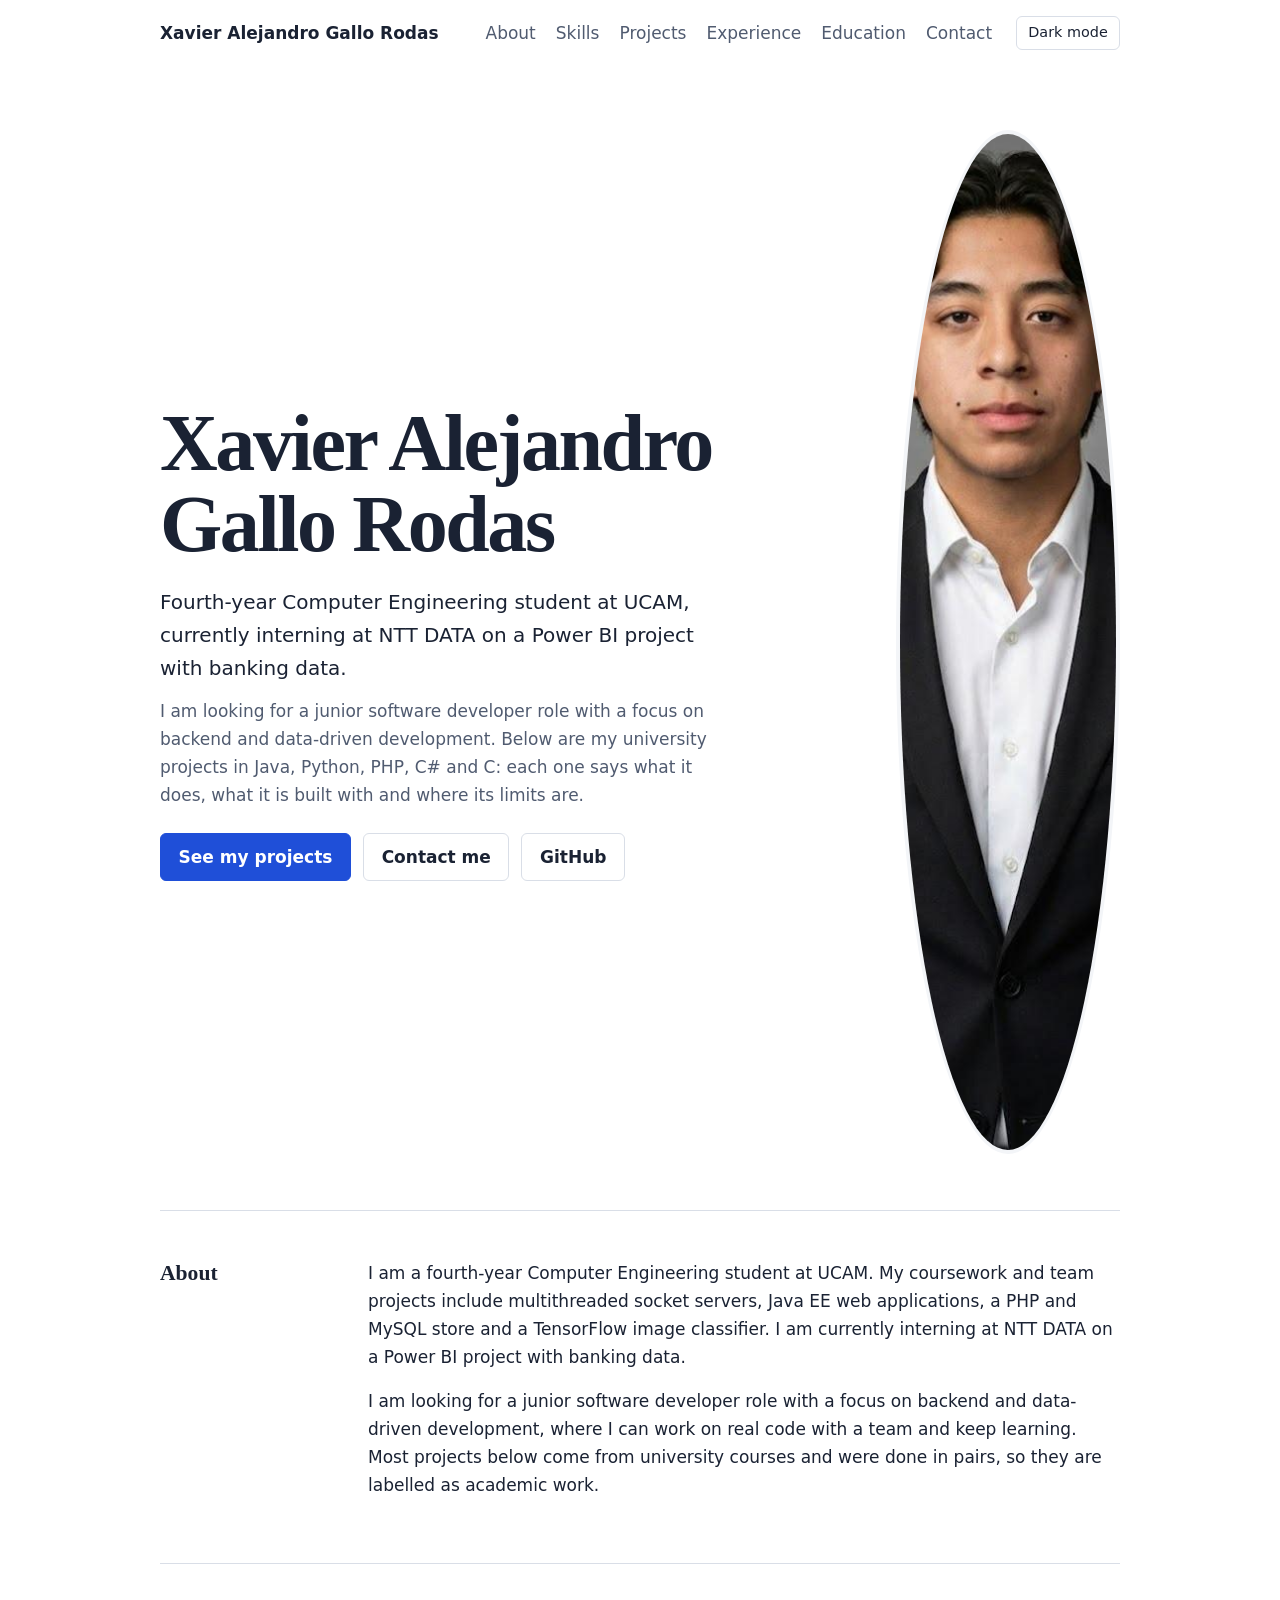
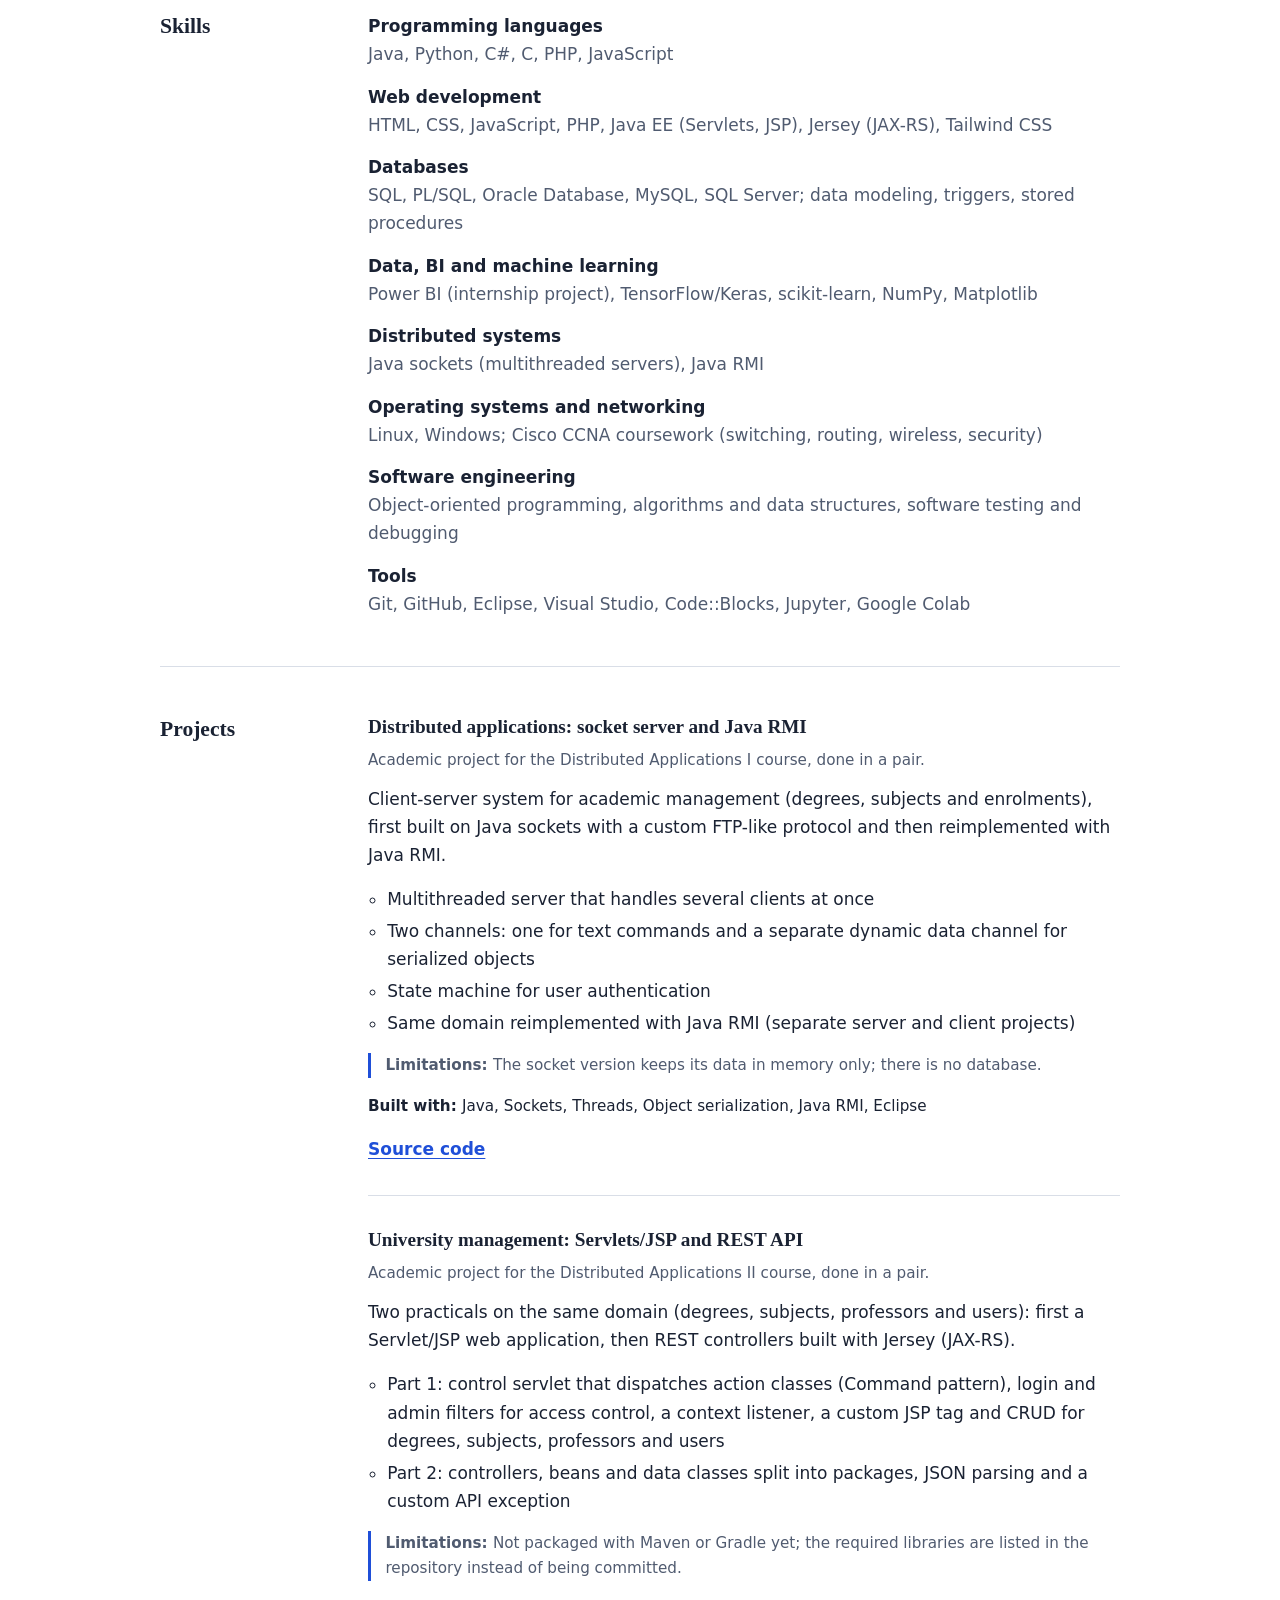
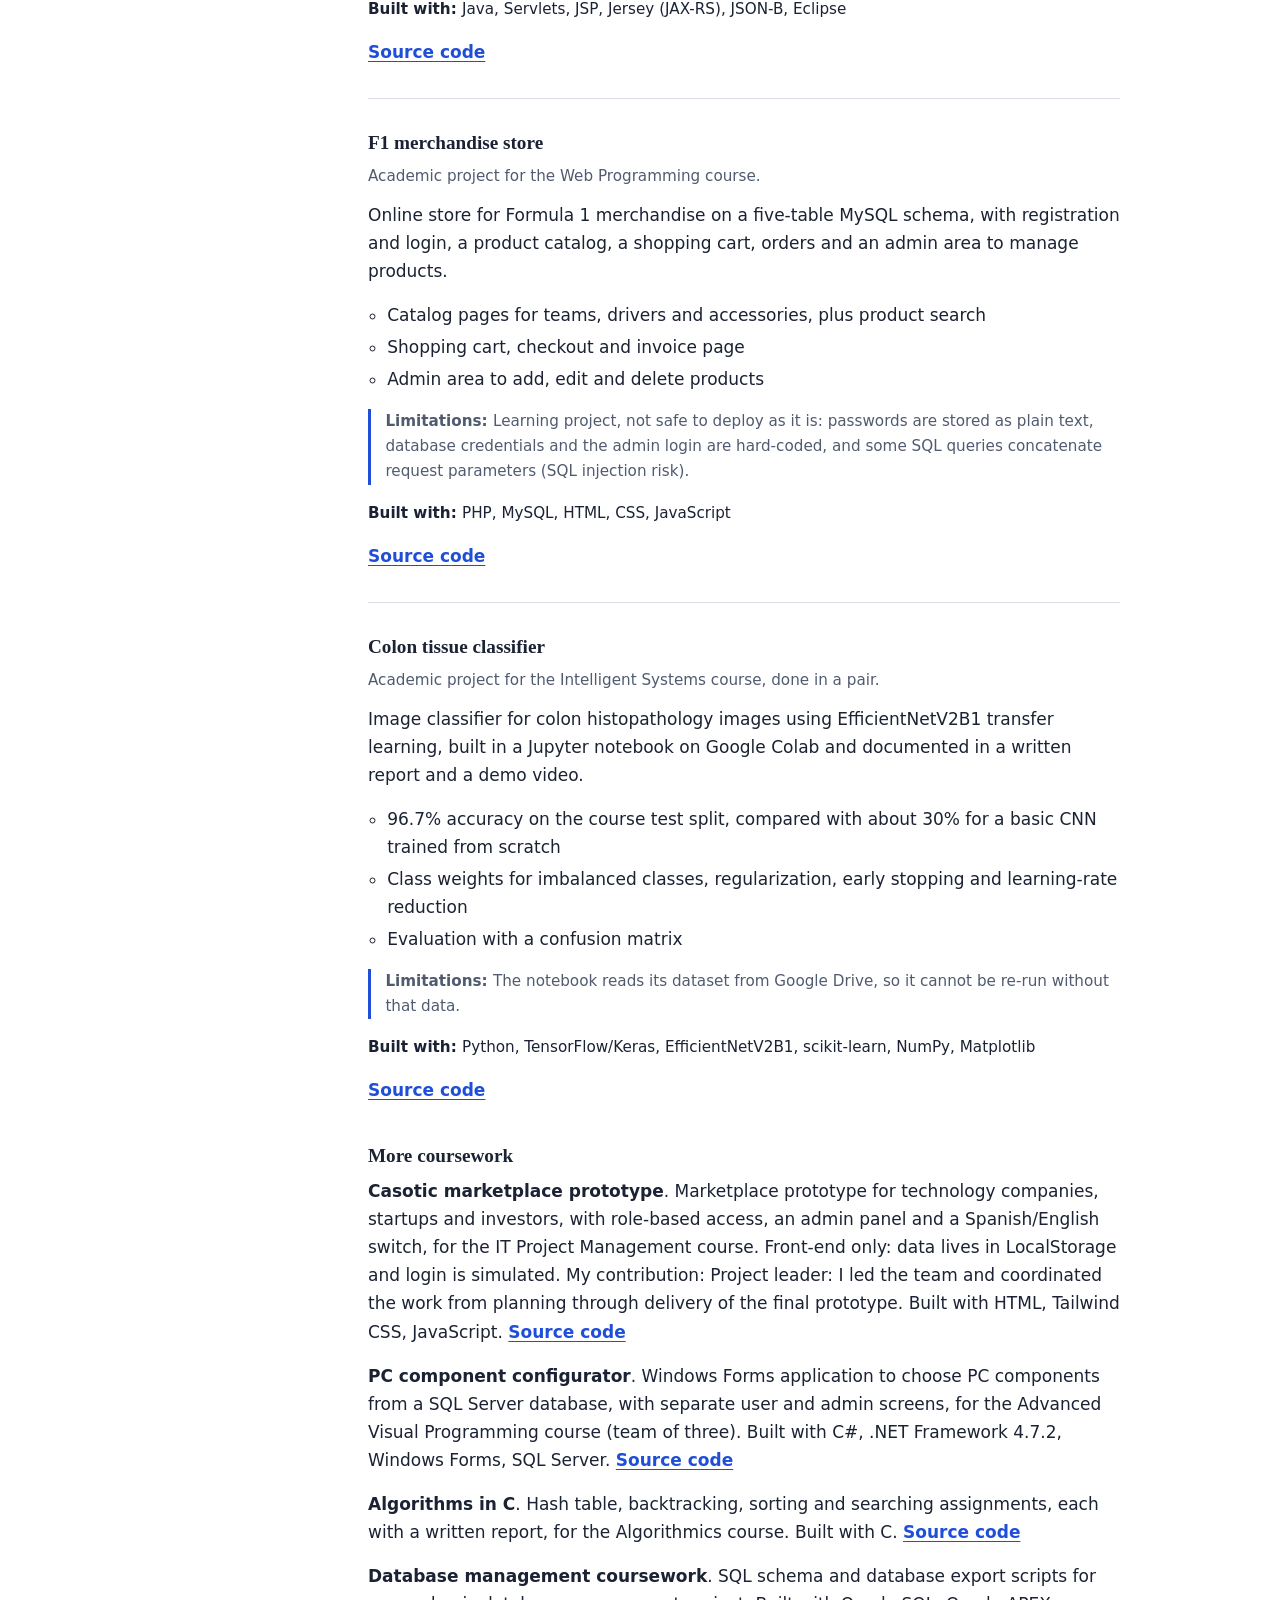
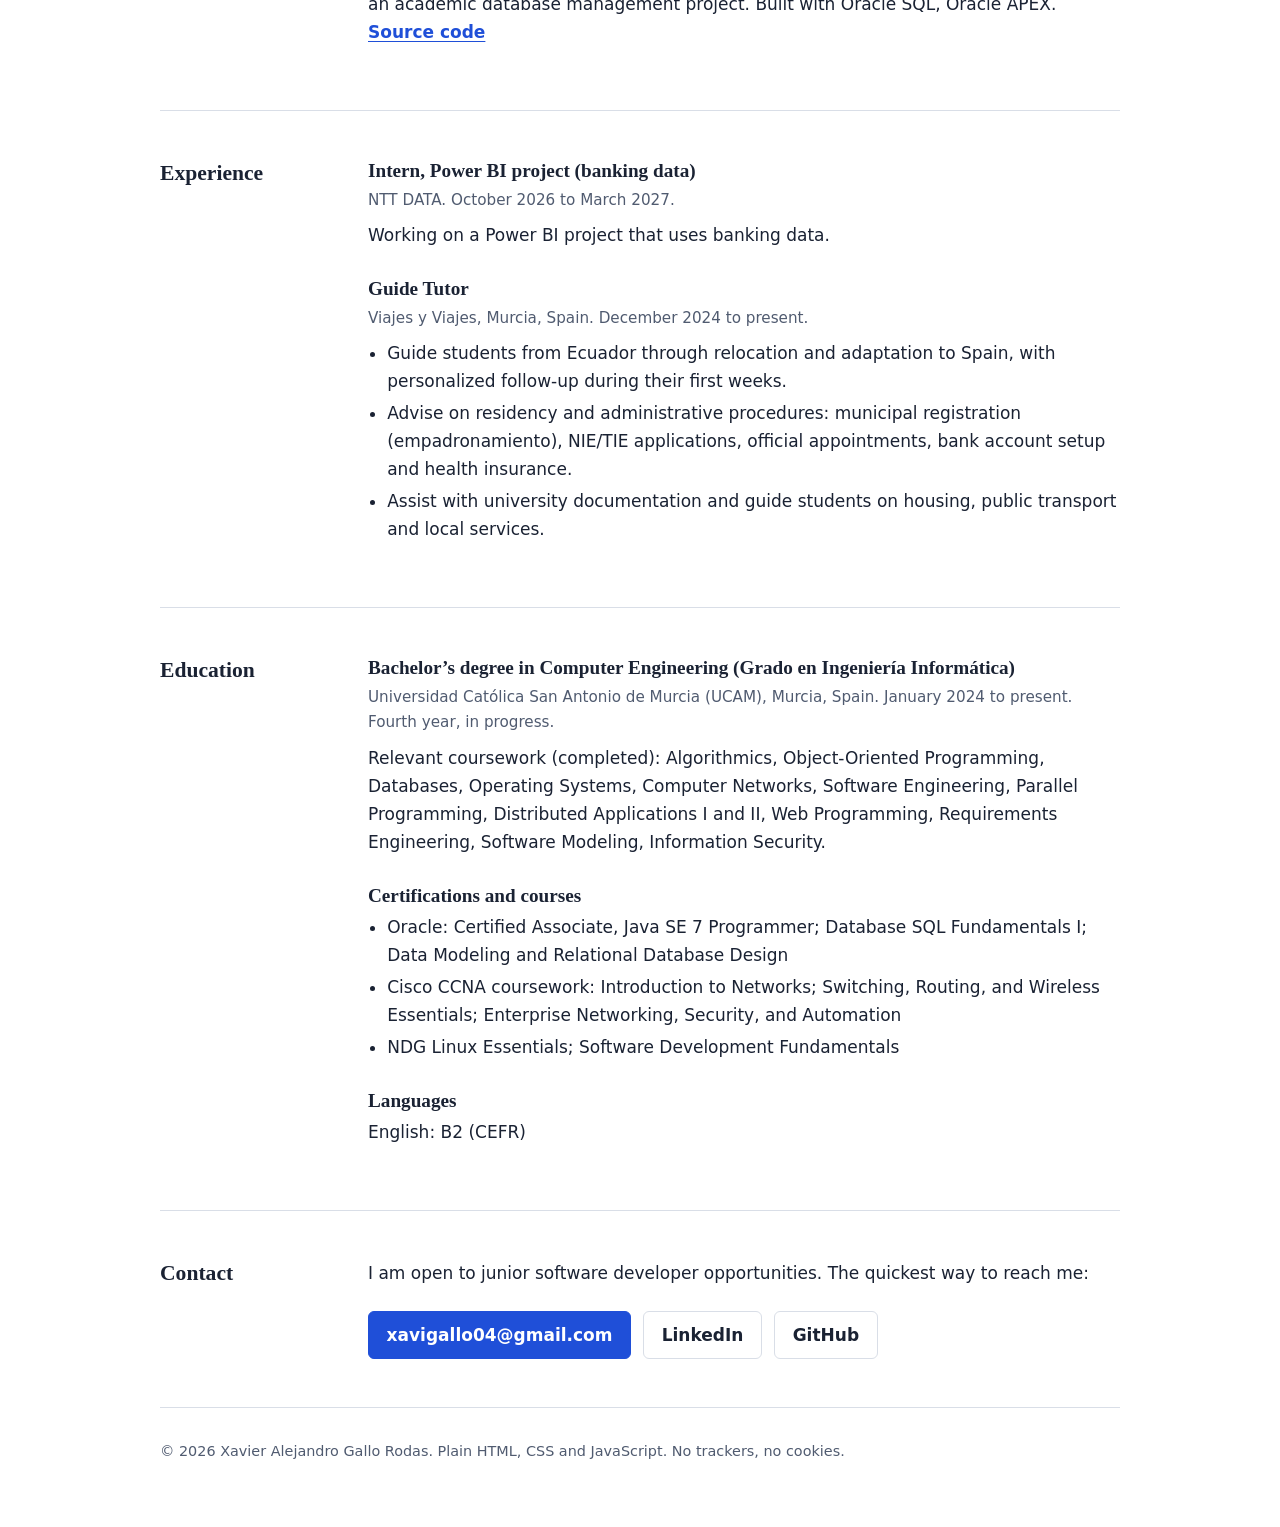
==== commit 7c9bdc4a: "style: crop profile photo into square portrait" ====
--- a/index.html
+++ b/index.html
@@ -42,7 +42,7 @@
           <a class="btn" data-link="cv" href="#contact">CV (PDF)</a>
         </p>
       </div>
-      <img class="hero-photo" src="assets/mifoto.jpg" alt="Portrait of Xavier Alejandro Gallo Rodas" width="666" height="999" fetchpriority="high">
+      <img class="hero-photo" src="assets/mifoto.jpg" alt="Portrait of Xavier Alejandro Gallo Rodas" width="666" height="1024" fetchpriority="high">
     </section>
 
     <section class="wrap split" id="about" aria-labelledby="about-t">
--- a/assets/style.css
+++ b/assets/style.css
@@ -54,12 +54,12 @@
 /* Sections: a margin heading on the left, content on the right (stacked on mobile) */
 section { padding-block: 3rem; border-top: 1px solid var(--line); }
 .hero { padding-block: 4rem 3.5rem; border-top: 0; display: grid; grid-template-columns: 1fr; gap: 2rem; align-items: center; }
-.hero-photo { display: block; width: min(100%, 16rem); aspect-ratio: 4 / 5; object-fit: cover; object-position: center 30%; border-radius: 1rem; justify-self: start; }
+.hero-photo { display: block; width: 12rem; max-width: 100%; aspect-ratio: 1; object-fit: cover; object-position: center 24%; border: 4px solid var(--surface); border-radius: 50%; justify-self: center; }
 .split > * { min-width: 0; }
 @media (min-width: 48rem) {
   .split { display: grid; grid-template-columns: 11rem 1fr; gap: 0 2rem; }
   .hero { grid-template-columns: minmax(0, 1fr) 16rem; gap: 3rem; }
-  .hero-photo { justify-self: end; }
+  .hero-photo { width: 14rem; justify-self: end; }
 }
 
 /* Buttons and links */
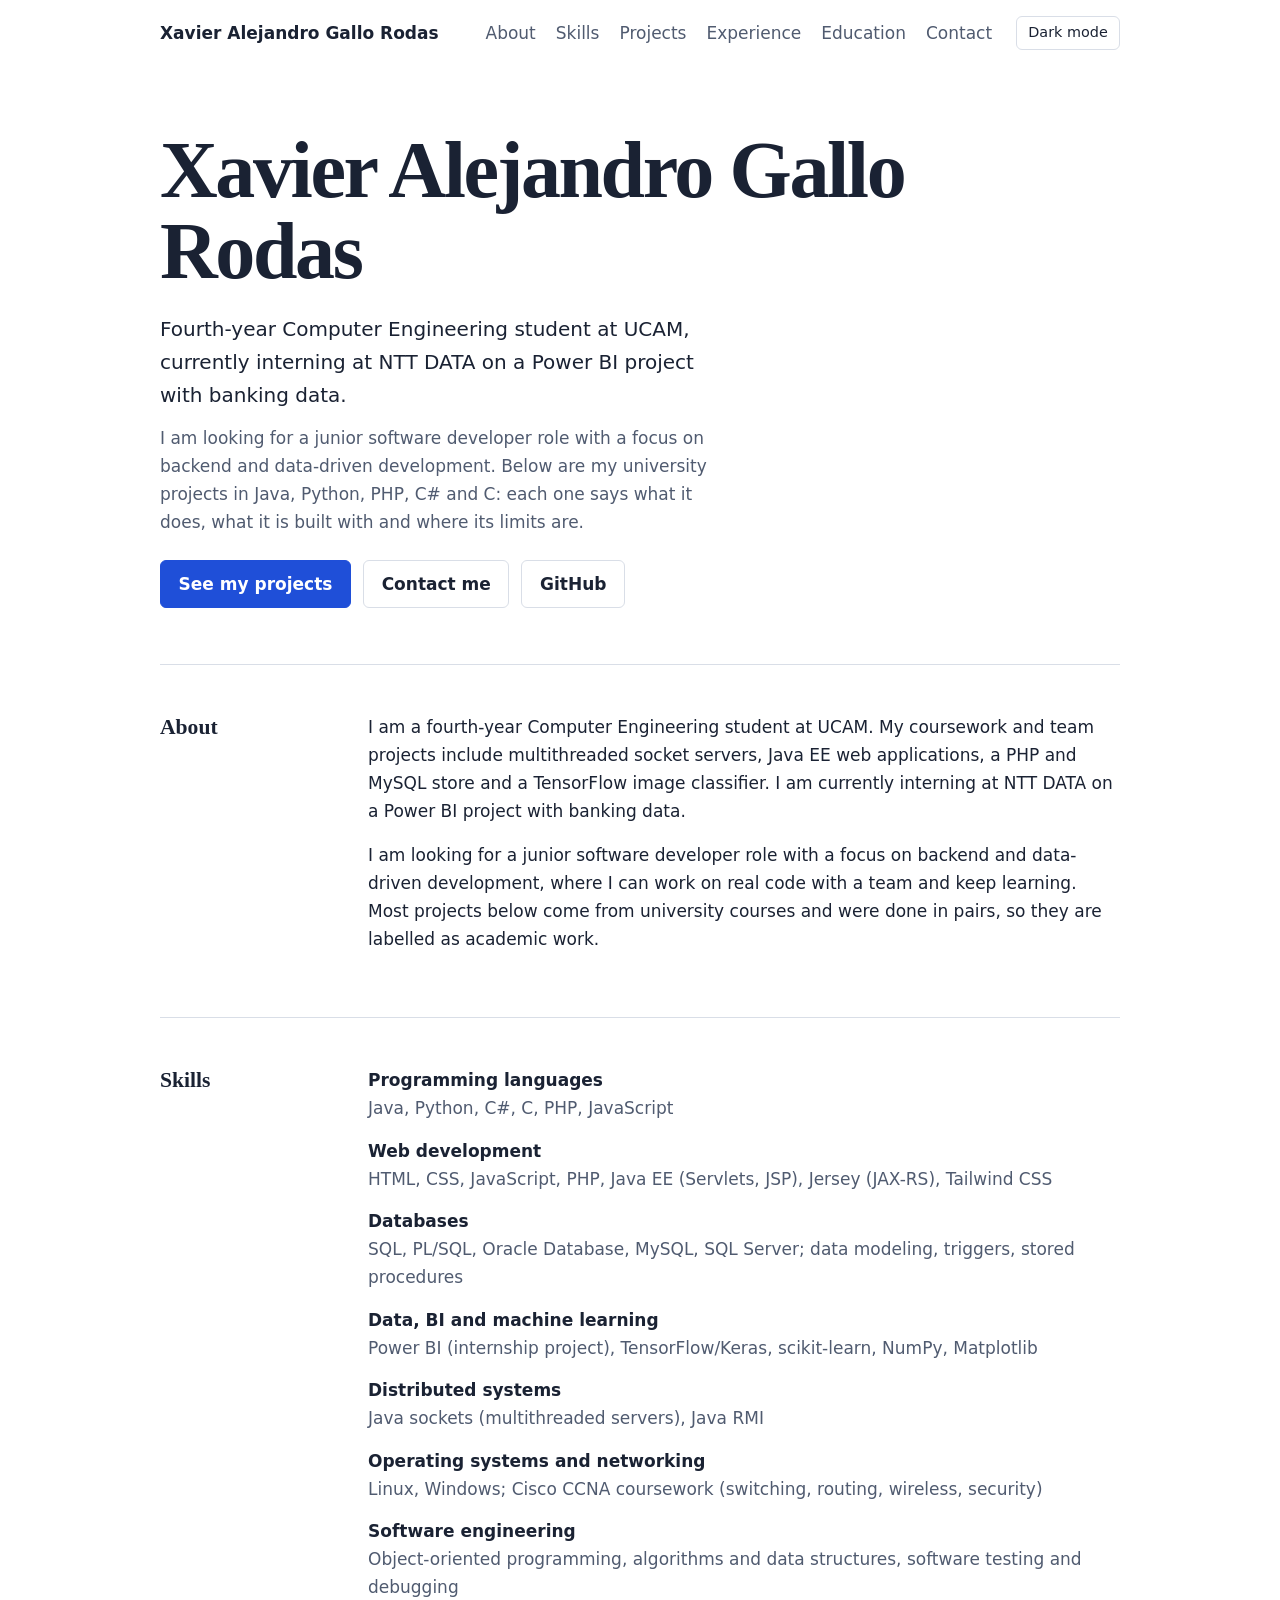
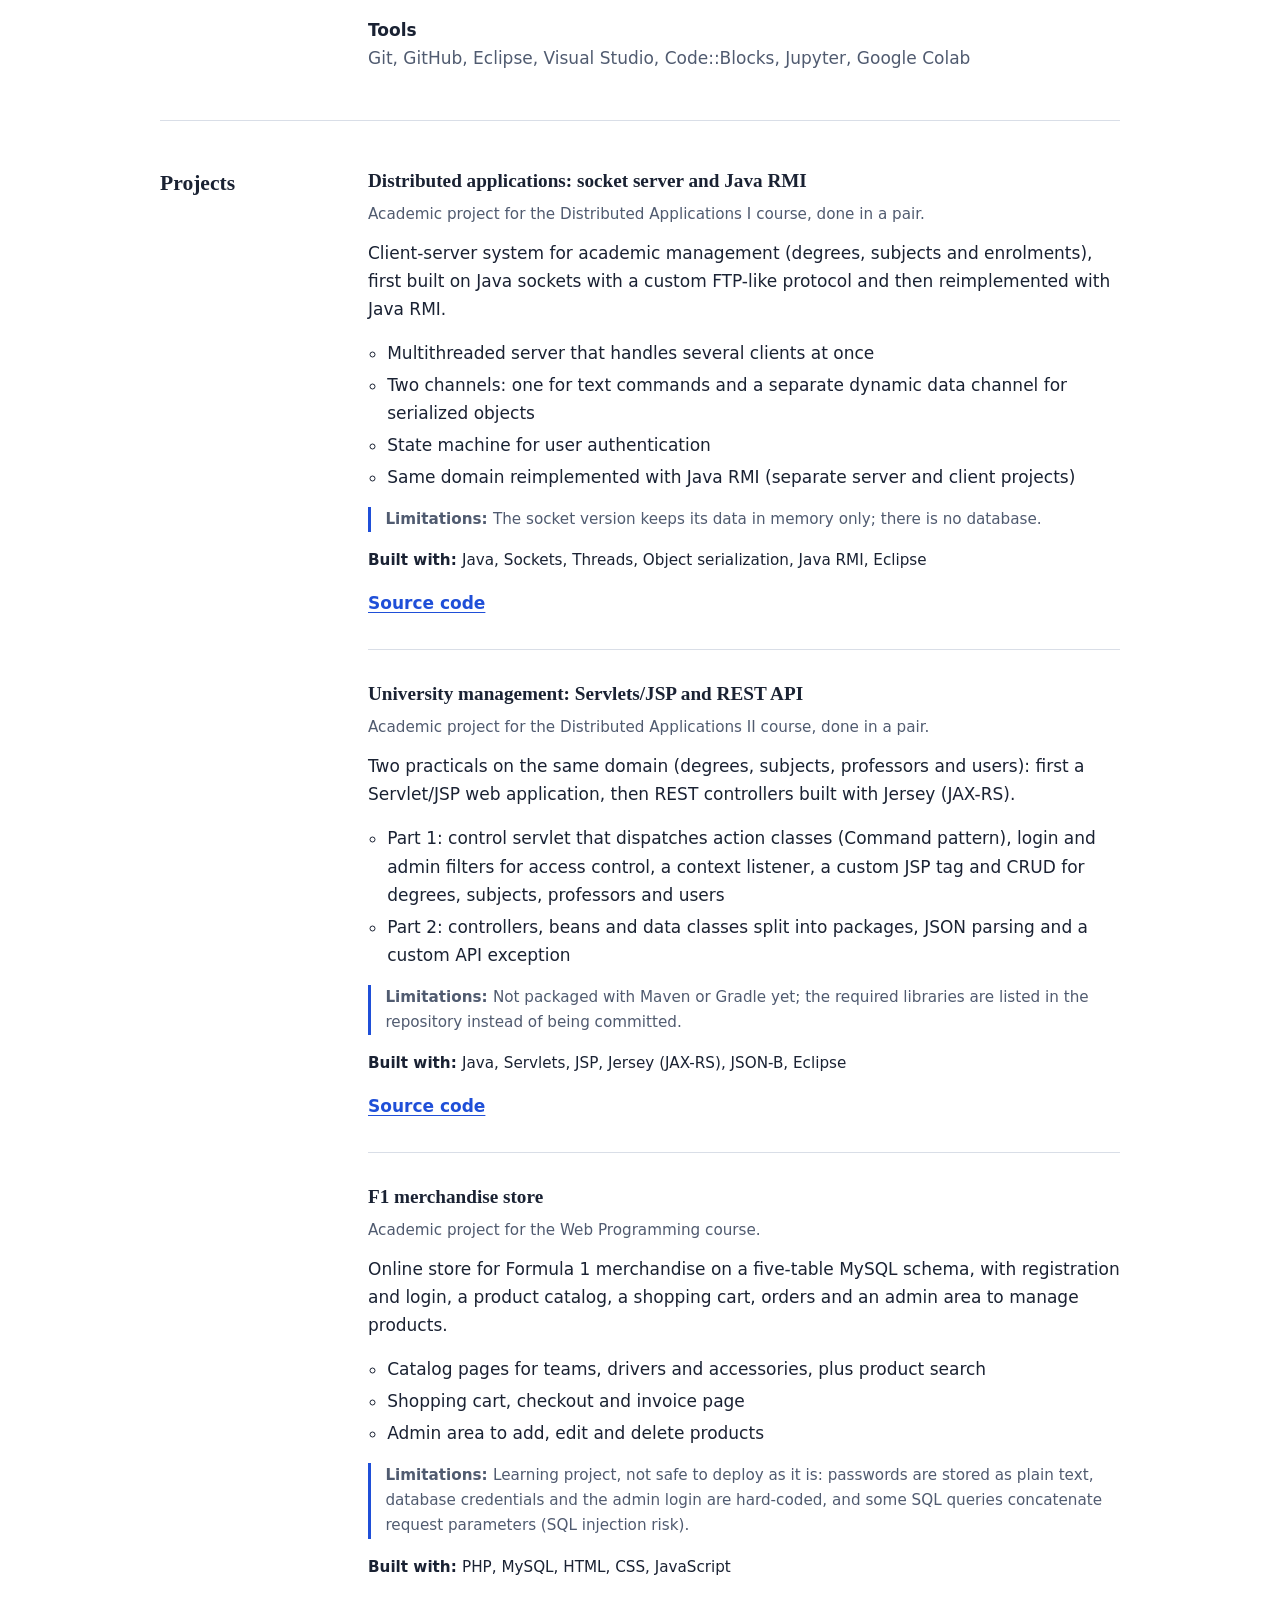
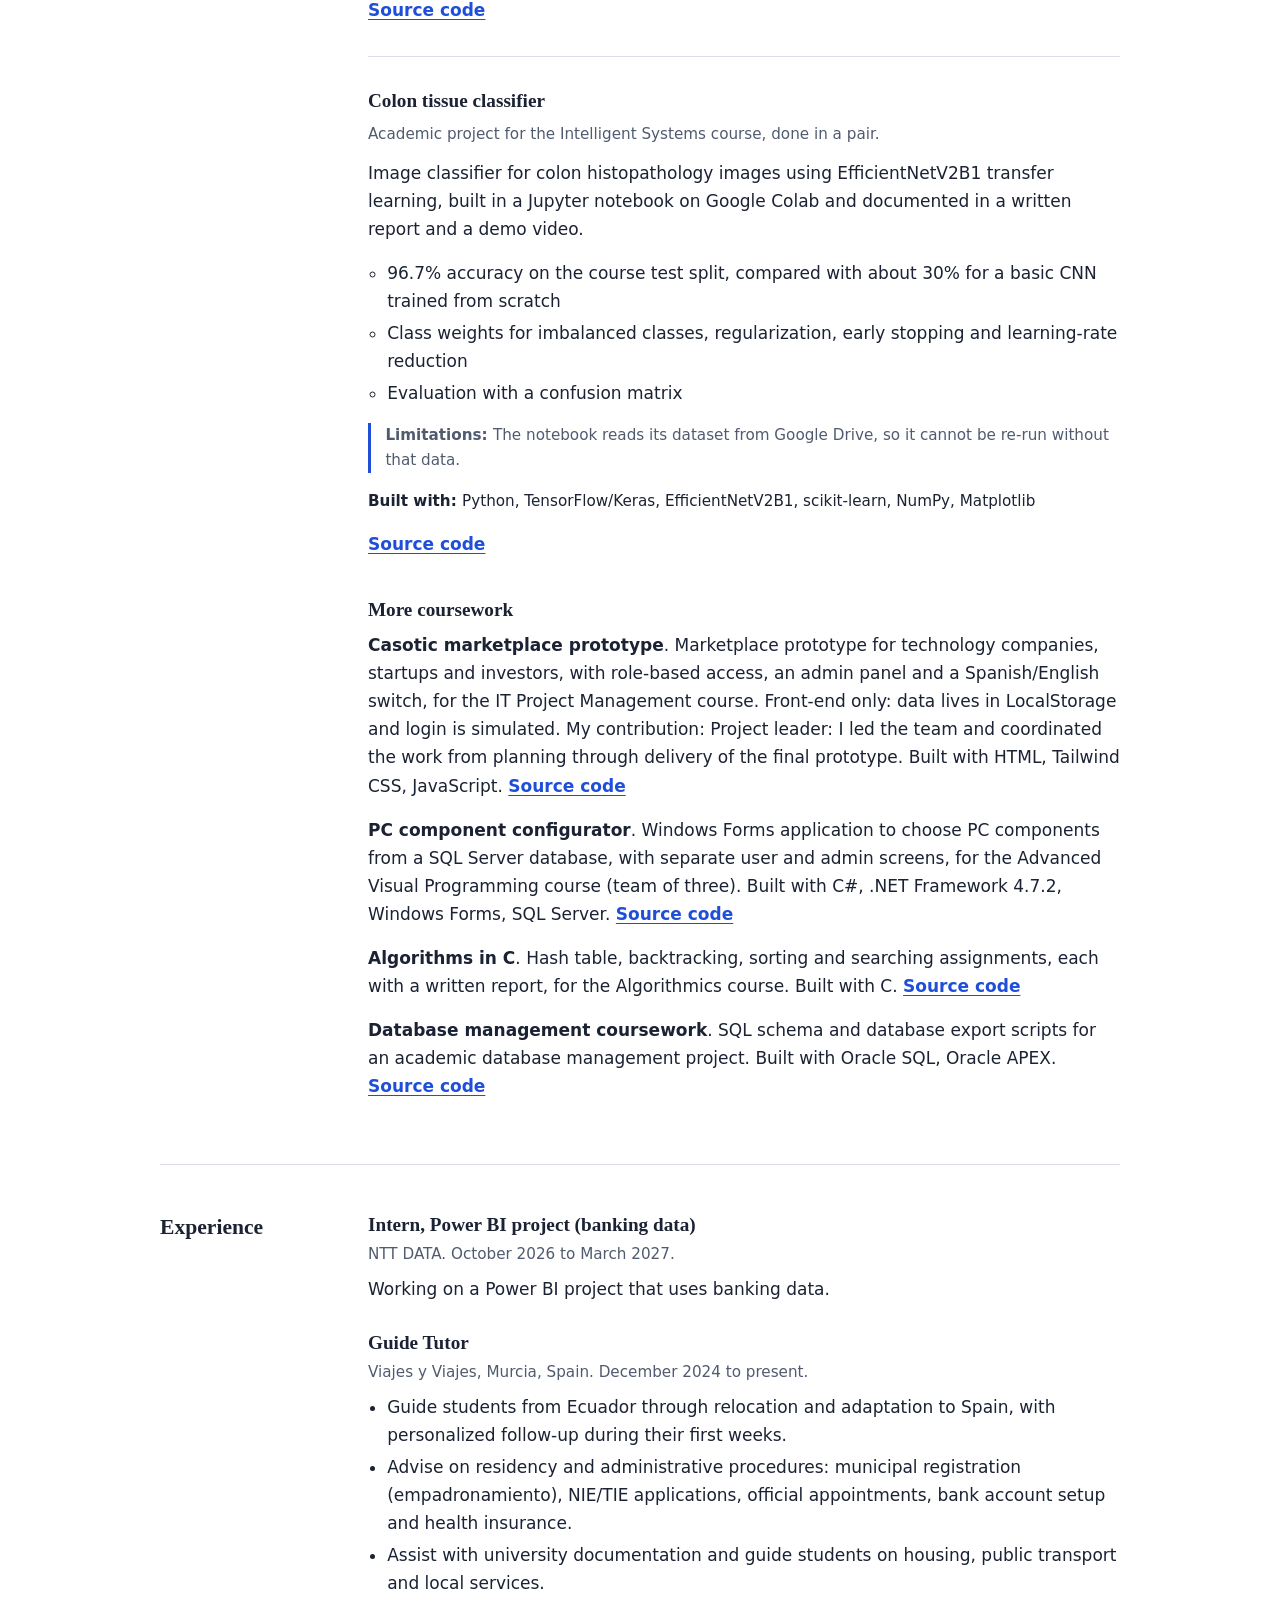
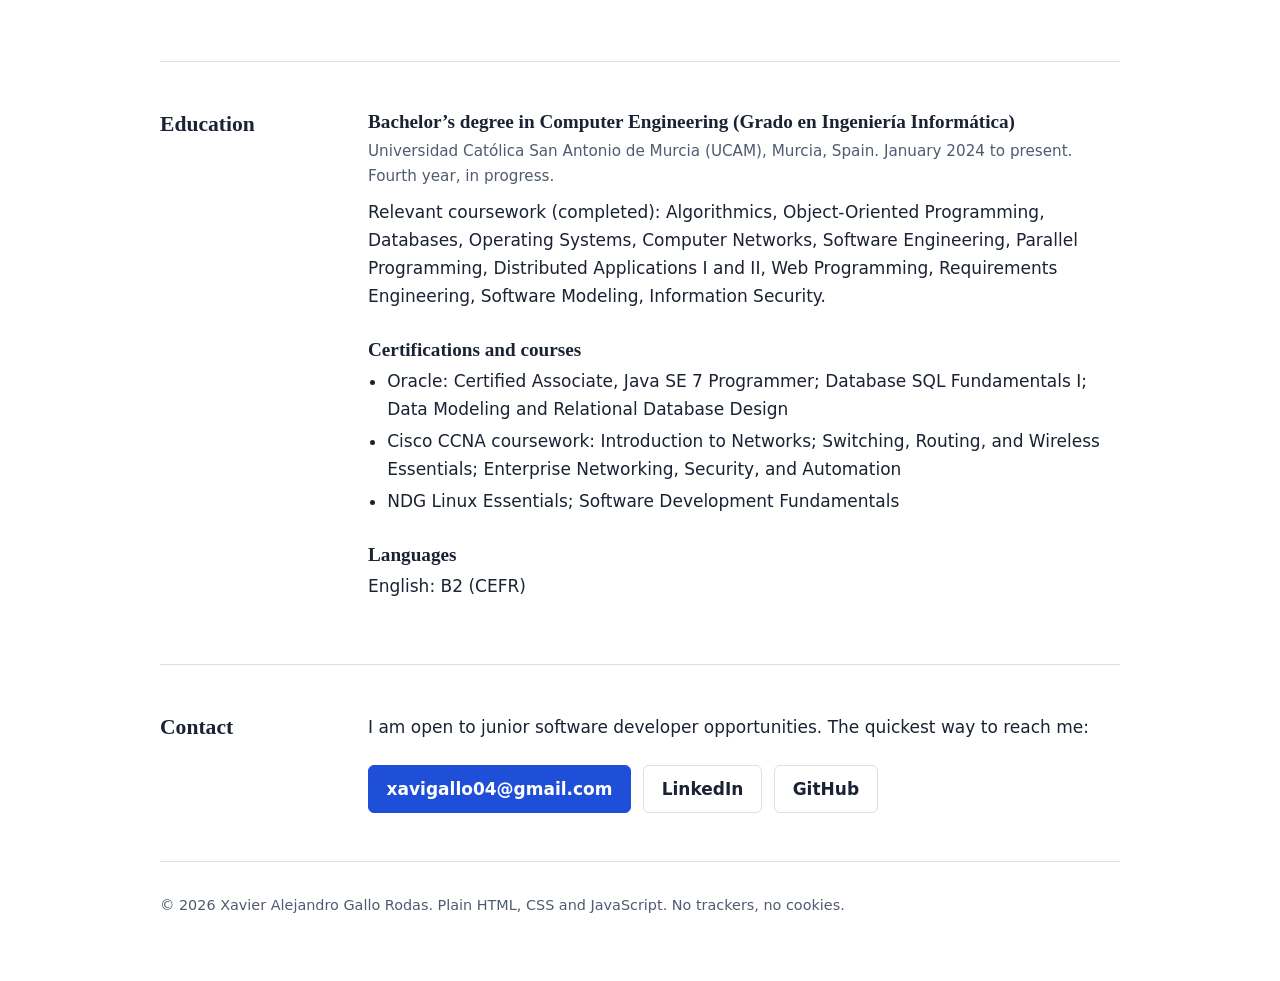
==== commit 6984ae78: "chore: remove profile photo from portfolio" ====
--- a/index.html
+++ b/index.html
@@ -42,7 +42,6 @@
           <a class="btn" data-link="cv" href="#contact">CV (PDF)</a>
         </p>
       </div>
-      <img class="hero-photo" src="assets/mifoto.jpg" alt="Portrait of Xavier Alejandro Gallo Rodas" width="666" height="1024" fetchpriority="high">
     </section>
 
     <section class="wrap split" id="about" aria-labelledby="about-t">
--- a/assets/style.css
+++ b/assets/style.css
@@ -53,13 +53,10 @@
 
 /* Sections: a margin heading on the left, content on the right (stacked on mobile) */
 section { padding-block: 3rem; border-top: 1px solid var(--line); }
-.hero { padding-block: 4rem 3.5rem; border-top: 0; display: grid; grid-template-columns: 1fr; gap: 2rem; align-items: center; }
-.hero-photo { display: block; width: 12rem; max-width: 100%; aspect-ratio: 1; object-fit: cover; object-position: center 24%; border: 4px solid var(--surface); border-radius: 50%; justify-self: center; }
+.hero { padding-block: 4rem 3.5rem; border-top: 0; }
 .split > * { min-width: 0; }
 @media (min-width: 48rem) {
   .split { display: grid; grid-template-columns: 11rem 1fr; gap: 0 2rem; }
-  .hero { grid-template-columns: minmax(0, 1fr) 16rem; gap: 3rem; }
-  .hero-photo { width: 14rem; justify-self: end; }
 }
 
 /* Buttons and links */
